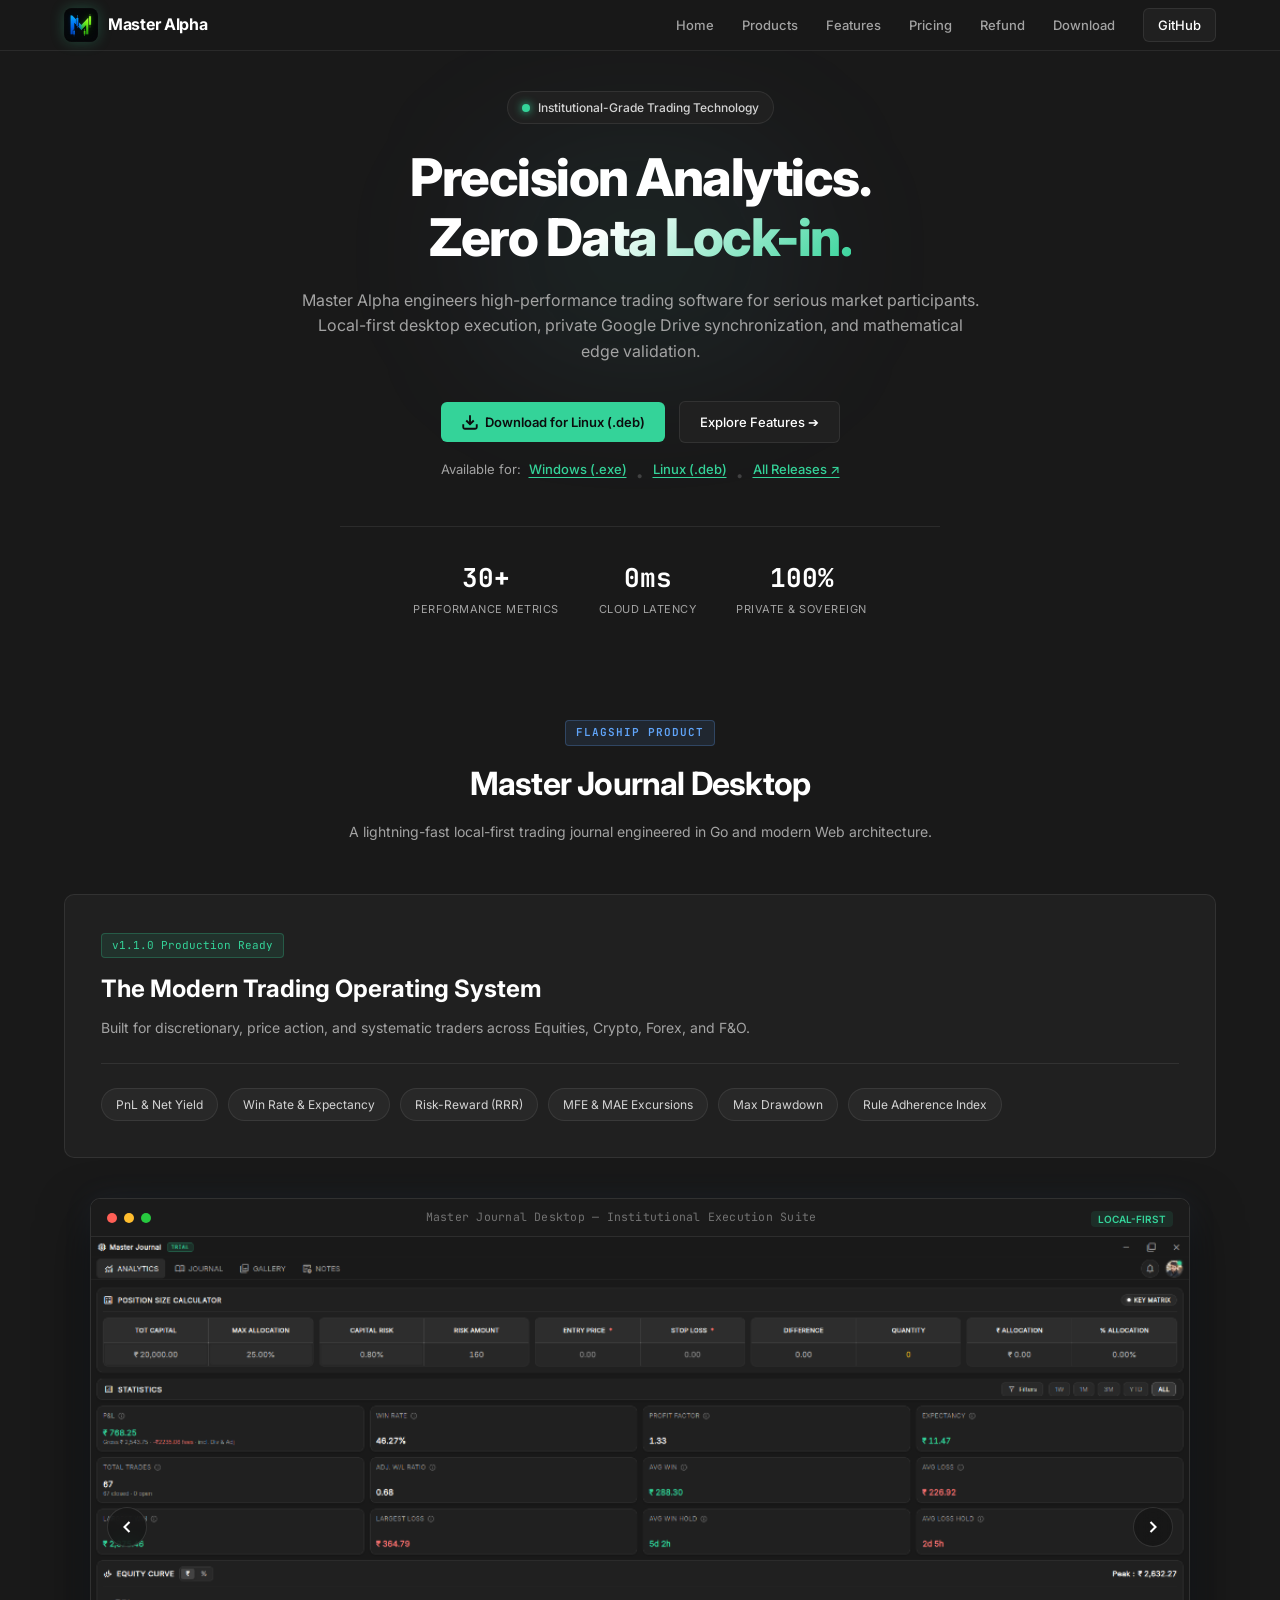
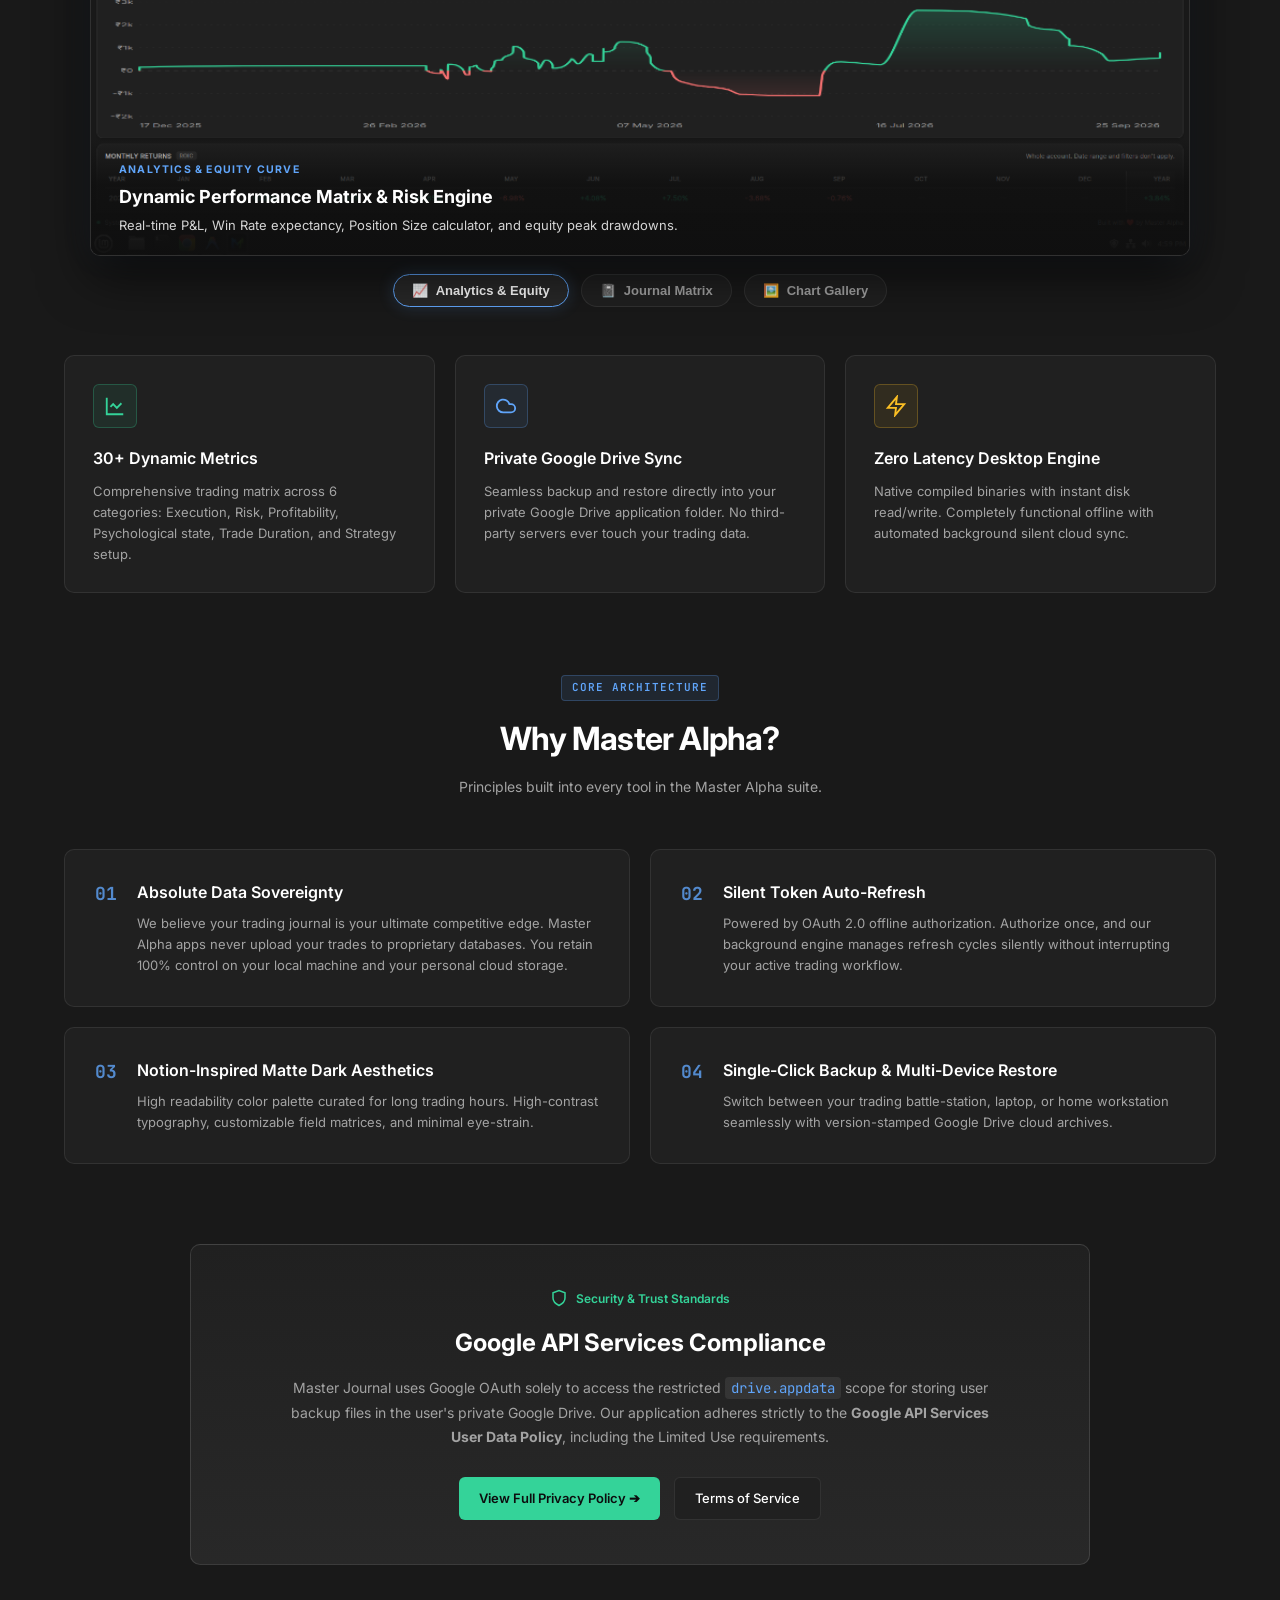
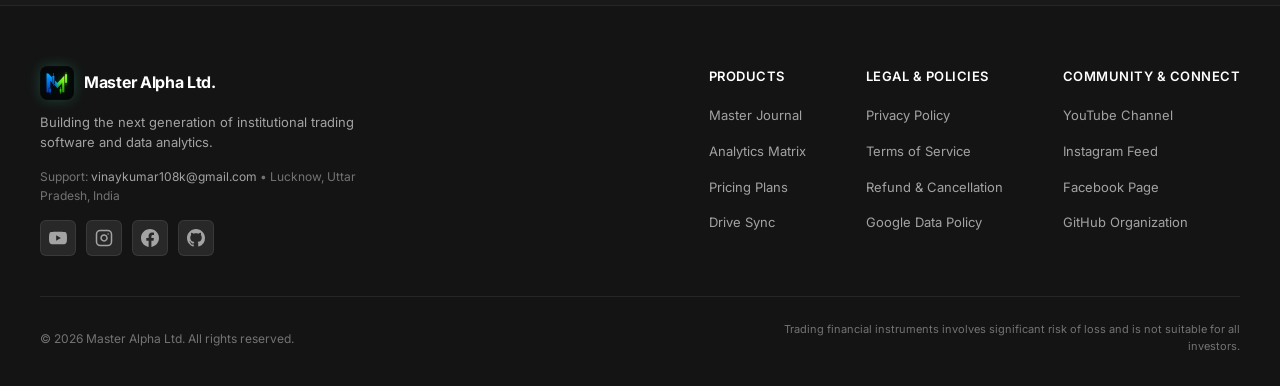
==== index.html @ 164f9035 "release: update flagship version to v1.1.0" ====
<!DOCTYPE html>
<html lang="en">
<head>
  <meta name="google-site-verification" content="0ect4dkYVk8DbjWCim-Xn0pT-84-S2aaktxNHM8Fjyo" />
  <meta charset="UTF-8">
  <meta name="viewport" content="width=device-width, initial-scale=1.0">
  <title>Master Alpha — Official Advanced Trading Ecosystem</title>
  <meta name="description" content="Master Alpha is a premier trading technology suite. Featuring Master Journal: institutional-grade desktop trading analytics with private Google Drive synchronization.">
  <link rel="icon" type="image/png" href="images/favicon.png">
  <link rel="stylesheet" href="style.css?v=6">
  <link rel="preconnect" href="https://fonts.googleapis.com">
  <link rel="preconnect" href="https://fonts.gstatic.com" crossorigin>
  <link href="https://fonts.googleapis.com/css2?family=Inter:wght@400;500;600;700;800&family=JetBrains+Mono:wght@400;500;600&display=swap" rel="stylesheet">
</head>
<body>
    <!-- Navigation Header -->
  <nav class="nav-bar">
    <div class="nav-container">
      <a href="index.html" class="brand-logo">
        <img src="images/logo.png" alt="Master Alpha Logo" class="brand-logo-img">
        <span class="brand-name">Master Alpha</span>
      </a>
      <div class="nav-links">
        <a href="index.html">Home</a>
        <a href="#products">Products</a>
        <a href="#features">Features</a>
        <a href="pages/pricing.html">Pricing</a>
        <a href="pages/refund.html">Refund</a>
        <a href="https://github.com/masteralpha-v/master-journal-releases/releases/latest" target="_blank" rel="noopener">Download</a>
        <a href="https://github.com/masteralpha-v" target="_blank" rel="noopener" class="btn-github">GitHub</a>
      </div>
      <button class="mobile-menu-btn" id="mobileMenuBtn" aria-label="Toggle Menu">
        <span></span><span></span><span></span>
      </button>
    </div>
  </nav>

  <!-- Hero Section -->
  <header class="hero-section">
    <div class="hero-glow"></div>
    <div class="hero-content">
      <div class="hero-badge">
        <span class="pulse-dot"></span>
        <span>Institutional-Grade Trading Technology</span>
      </div>
      <h1 class="hero-title">
        Precision Analytics.<br>
        <span class="gradient-text">Zero Data Lock-in.</span>
      </h1>
      <p class="hero-subtitle">
        Master Alpha engineers high-performance trading software for serious market participants. 
        Local-first desktop execution, private Google Drive synchronization, and mathematical edge validation.
      </p>
      <div class="hero-actions">
        <a href="https://github.com/masteralpha-v/master-journal-releases/releases/latest" id="hero-download-btn" class="btn-primary btn-download">
          <svg width="18" height="18" viewBox="0 0 24 24" fill="none" stroke="currentColor" stroke-width="2.5"><path d="M21 15v4a2 2 0 0 1-2 2H5a2 2 0 0 1-2-2v-4"/><polyline points="7 10 12 15 17 10"/><line x1="12" y1="15" x2="12" y2="3"/></svg>
          <span id="hero-download-label">Download Master Journal</span>
        </a>
        <a href="#products" class="btn-secondary">Explore Features ➔</a>
      </div>

      <div class="hero-platform-links">
        <span>Available for:</span>
        <a href="https://github.com/masteralpha-v/master-journal-releases/releases/latest/download/master-journal-windows-amd64.exe">Windows (.exe)</a>
        <span class="dot">•</span>
        <a href="https://github.com/masteralpha-v/master-journal-releases/releases/latest/download/master-journal-linux-amd64.deb">Linux (.deb)</a>
        <span class="dot">•</span>
        <a href="https://github.com/masteralpha-v/master-journal-releases/releases/latest" target="_blank" rel="noopener">All Releases ↗</a>
      </div>
      <div class="hero-stats">
        <div class="stat-item">
          <span class="stat-number">30+</span>
          <span class="stat-label">Performance Metrics</span>
        </div>
        <div class="stat-item">
          <span class="stat-number">0ms</span>
          <span class="stat-label">Cloud Latency</span>
        </div>
        <div class="stat-item">
          <span class="stat-number">100%</span>
          <span class="stat-label">Private & Sovereign</span>
        </div>
      </div>
    </div>
  </header>

  <!-- Flagship Product: Master Journal -->
  <section id="products" class="section-container">
    <div class="section-header">
      <span class="section-tag">FLAGSHIP PRODUCT</span>
      <h2>Master Journal Desktop</h2>
      <p>A lightning-fast local-first trading journal engineered in Go and modern Web architecture.</p>
    </div>
    
    <div class="product-banner">
      <div class="product-banner-header">
        <div class="badge-status">v1.1.0 Production Ready</div>
        <h3>The Modern Trading Operating System</h3>
        <p>Built for discretionary, price action, and systematic traders across Equities, Crypto, Forex, and F&O.</p>
      </div>
      <div class="product-matrix-preview">
        <div class="matrix-pill">PnL & Net Yield</div>
        <div class="matrix-pill">Win Rate & Expectancy</div>
        <div class="matrix-pill">Risk-Reward (RRR)</div>
        <div class="matrix-pill">MFE & MAE Excursions</div>
        <div class="matrix-pill">Max Drawdown</div>
        <div class="matrix-pill">Rule Adherence Index</div>
      </div>
    </div>

    <!-- Interactive App Showcase Slider -->
    <div class="app-slider-container">
      <div class="window-frame">
        <div class="window-header">
          <div class="window-dots">
            <span class="dot dot-close"></span>
            <span class="dot dot-minimize"></span>
            <span class="dot dot-maximize"></span>
          </div>
          <div class="window-title">Master Journal Desktop — Institutional Execution Suite</div>
          <div class="window-actions">
            <span class="window-badge">Local-First</span>
          </div>
        </div>

        <div class="slider-viewport" id="appSliderViewport">
          <!-- Slide 1: Analytics -->
          <div class="slider-slide active" data-index="0">
            <img src="images/preview-analytics.png" alt="Master Journal Performance Analytics & Equity Curve" class="slide-img">
            <div class="slide-overlay">
              <span class="slide-tag">ANALYTICS & EQUITY CURVE</span>
              <h4>Dynamic Performance Matrix & Risk Engine</h4>
              <p>Real-time P&L, Win Rate expectancy, Position Size calculator, and equity peak drawdowns.</p>
            </div>
          </div>

          <!-- Slide 2: Journal -->
          <div class="slider-slide" data-index="1">
            <img src="images/preview-journal.png" alt="Master Journal Multi-Column Trade Execution Grid" class="slide-img">
            <div class="slide-overlay">
              <span class="slide-tag">TRADE JOURNAL MATRIX</span>
              <h4>Comprehensive Multi-Market Trade Logs</h4>
              <p>Log trades with segment type, ROI %, capital risk %, psychological karma, and sector categorization.</p>
            </div>
          </div>

          <!-- Slide 3: Gallery -->
          <div class="slider-slide" data-index="2">
            <img src="images/preview-gallery.png" alt="Master Journal Technical Setup & Chart Gallery" class="slide-img">
            <div class="slide-overlay">
              <span class="slide-tag">TECHNICAL SETUP GALLERY</span>
              <h4>High-Resolution Chart Annotations & Review</h4>
              <p>Visual trade attachments, emotional mistake tracking, and setup screenshot archives.</p>
            </div>
          </div>
        </div>

        <!-- Slider Controls -->
        <button class="slider-btn slider-btn-prev" id="sliderPrevBtn" aria-label="Previous Slide">
          <svg width="20" height="20" viewBox="0 0 24 24" fill="none" stroke="currentColor" stroke-width="2.5"><polyline points="15 18 9 12 15 6"></polyline></svg>
        </button>
        <button class="slider-btn slider-btn-next" id="sliderNextBtn" aria-label="Next Slide">
          <svg width="20" height="20" viewBox="0 0 24 24" fill="none" stroke="currentColor" stroke-width="2.5"><polyline points="9 18 15 12 9 6"></polyline></svg>
        </button>
      </div>

      <!-- Slide Selector Tabs (Bottom Pills) -->
      <div class="slider-nav-tabs" id="sliderNavTabs">
        <button class="slider-tab active" data-slide="0">
          <span class="tab-icon">📈</span>
          <span>Analytics & Equity</span>
        </button>
        <button class="slider-tab" data-slide="1">
          <span class="tab-icon">📓</span>
          <span>Journal Matrix</span>
        </button>
        <button class="slider-tab" data-slide="2">
          <span class="tab-icon">🖼️</span>
          <span>Chart Gallery</span>
        </button>
      </div>
    </div>


    <div class="grid-3">
      <div class="card">
        <div class="card-icon profit">
          <svg width="22" height="22" viewBox="0 0 24 24" fill="none" stroke="currentColor" stroke-width="2"><path d="M3 3v18h18"/><path d="m19 9-5 5-4-4-3 3"/></svg>
        </div>
        <h3>30+ Dynamic Metrics</h3>
        <p>Comprehensive trading matrix across 6 categories: Execution, Risk, Profitability, Psychological state, Trade Duration, and Strategy setup.</p>
      </div>

      <div class="card">
        <div class="card-icon sync">
          <svg width="22" height="22" viewBox="0 0 24 24" fill="none" stroke="currentColor" stroke-width="2"><path d="M17.5 19H9a7 7 0 1 1 6.71-9h1.79a4.5 4.5 0 1 1 0 9Z"/></svg>
        </div>
        <h3>Private Google Drive Sync</h3>
        <p>Seamless backup and restore directly into your private Google Drive application folder. No third-party servers ever touch your trading data.</p>
      </div>

      <div class="card">
        <div class="card-icon accent">
          <svg width="22" height="22" viewBox="0 0 24 24" fill="none" stroke="currentColor" stroke-width="2"><path d="M13 2 3 14h9l-1 8 10-12h-9l1-8z"/></svg>
        </div>
        <h3>Zero Latency Desktop Engine</h3>
        <p>Native compiled binaries with instant disk read/write. Completely functional offline with automated background silent cloud sync.</p>
      </div>
    </div>
  </section>

  <!-- Master Alpha Ecosystem Features -->
  <section id="features" class="section-container">
    <div class="section-header">
      <span class="section-tag">CORE ARCHITECTURE</span>
      <h2>Why Master Alpha?</h2>
      <p>Principles built into every tool in the Master Alpha suite.</p>
    </div>

    <div class="grid-2">
      <div class="feature-box">
        <div class="feature-num">01</div>
        <div class="feature-body">
          <h3>Absolute Data Sovereignty</h3>
          <p>We believe your trading journal is your ultimate competitive edge. Master Alpha apps never upload your trades to proprietary databases. You retain 100% control on your local machine and your personal cloud storage.</p>
        </div>
      </div>

      <div class="feature-box">
        <div class="feature-num">02</div>
        <div class="feature-body">
          <h3>Silent Token Auto-Refresh</h3>
          <p>Powered by OAuth 2.0 offline authorization. Authorize once, and our background engine manages refresh cycles silently without interrupting your active trading workflow.</p>
        </div>
      </div>

      <div class="feature-box">
        <div class="feature-num">03</div>
        <div class="feature-body">
          <h3>Notion-Inspired Matte Dark Aesthetics</h3>
          <p>High readability color palette curated for long trading hours. High-contrast typography, customizable field matrices, and minimal eye-strain.</p>
        </div>
      </div>

      <div class="feature-box">
        <div class="feature-num">04</div>
        <div class="feature-body">
          <h3>Single-Click Backup & Multi-Device Restore</h3>
          <p>Switch between your trading battle-station, laptop, or home workstation seamlessly with version-stamped Google Drive cloud archives.</p>
        </div>
      </div>
    </div>
  </section>

  <!-- Google API Security & Verification Banner -->
  <section id="security" class="section-container">
    <div class="compliance-banner">
      <div class="compliance-badge">
        <svg width="18" height="18" viewBox="0 0 24 24" fill="none" stroke="currentColor" stroke-width="2"><path d="M12 22s8-4 8-10V5l-8-3-8 3v7c0 6 8 10 8 10z"/></svg>
        <span>Security & Trust Standards</span>
      </div>
      <h3>Google API Services Compliance</h3>
      <p>
        Master Journal uses Google OAuth solely to access the restricted <code>drive.appdata</code> scope for storing user backup files in the user's private Google Drive. 
        Our application adheres strictly to the <strong>Google API Services User Data Policy</strong>, including the Limited Use requirements.
      </p>
      <div class="compliance-actions">
        <a href="pages/privacy.html" class="btn-primary">View Full Privacy Policy ➔</a>
        <a href="pages/terms.html" class="btn-secondary">Terms of Service</a>
      </div>
    </div>
  </section>

    <!-- Footer -->
  <footer class="footer-bar">
    <div class="footer-container">
      <div class="footer-brand">
        <div class="brand-logo">
          <img src="images/logo.png" alt="Master Alpha Logo" class="brand-logo-img">
          <span class="brand-name">Master Alpha Ltd.</span>
        </div>
        <p class="footer-desc">
          Building the next generation of institutional trading software and data analytics.
        </p>
        <p class="footer-contact">
          Support: <a href="mailto:vinaykumar108k@gmail.com">vinaykumar108k@gmail.com</a> • Lucknow, Uttar Pradesh, India
        </p>
        <div class="footer-social-links">
          <a href="https://www.youtube.com/@masteralpha.v" target="_blank" rel="noopener" aria-label="YouTube" class="social-btn social-youtube">
            <svg width="18" height="18" viewBox="0 0 24 24" fill="currentColor"><path d="M23.498 6.186a3.016 3.016 0 0 0-2.122-2.136C19.505 3.545 12 3.545 12 3.545s-7.505 0-9.377.505A3.017 3.017 0 0 0 .502 6.186C0 8.07 0 12 0 12s0 3.93.502 5.814a3.016 3.016 0 0 0 2.122 2.136c1.871.505 9.376.505 9.376.505s7.505 0 9.377-.505a3.015 3.015 0 0 0 2.122-2.136C24 15.93 24 12 24 12s0-3.93-.502-5.814zM9.545 15.568V8.432L15.818 12l-6.273 3.568z"/></svg>
          </a>
          <a href="https://www.instagram.com/masteralpha.v/" target="_blank" rel="noopener" aria-label="Instagram" class="social-btn social-instagram">
            <svg width="18" height="18" viewBox="0 0 24 24" fill="none" stroke="currentColor" stroke-width="2" stroke-linecap="round" stroke-linejoin="round"><rect x="2" y="2" width="20" height="20" rx="5" ry="5"></rect><path d="M16 11.37A4 4 0 1 1 12.63 8 4 4 0 0 1 16 11.37z"></path><line x1="17.5" y1="6.5" x2="17.51" y2="6.5"></line></svg>
          </a>
          <a href="https://www.facebook.com/masteralpha.v" target="_blank" rel="noopener" aria-label="Facebook" class="social-btn social-facebook">
            <svg width="18" height="18" viewBox="0 0 24 24" fill="currentColor"><path d="M24 12.073c0-6.627-5.373-12-12-12s-12 5.373-12 12c0 5.99 4.388 10.954 10.125 11.854v-8.385H7.078v-3.47h3.047V9.43c0-3.007 1.792-4.669 4.533-4.669 1.312 0 2.686.235 2.686.235v2.953H15.83c-1.491 0-1.956.925-1.956 1.874v2.25h3.328l-.532 3.47h-2.796v8.385C19.612 23.027 24 18.062 24 12.073z"/></svg>
          </a>
          <a href="https://github.com/masteralpha-v" target="_blank" rel="noopener" aria-label="GitHub" class="social-btn social-github">
            <svg width="18" height="18" viewBox="0 0 24 24" fill="currentColor"><path d="M12 0C5.37 0 0 5.37 0 12c0 5.31 3.435 9.795 8.205 11.385.6.105.825-.255.825-.57 0-.285-.015-1.23-.015-2.235-3.015.555-3.795-.735-4.035-1.41-.135-.345-.72-1.41-1.23-1.695-.42-.225-1.02-.78-.015-.795.945-.015 1.62.87 1.845 1.23 1.08 1.815 2.805 1.305 3.495.99.105-.78.42-1.305.765-1.605-2.67-.3-5.46-1.335-5.46-5.925 0-1.305.465-2.385 1.23-3.225-.12-.3-.54-1.53.12-3.18 0 0 1.005-.315 3.3 1.23.96-.27 1.98-.405 3-.405s2.04.135 3 .405c2.295-1.56 3.3-1.23 3.3-1.23.66 1.65.24 2.88.12 3.18.765.84 1.23 1.905 1.23 3.225 0 4.605-2.805 5.625-5.475 5.925.435.375.81 1.095.81 2.22 0 1.605-.015 2.895-.015 3.3 0 .315.225.69.825.57A12.02 12.02 0 0 0 24 12c0-6.63-5.37-12-12-12z"/></svg>
          </a>
        </div>
      </div>
      <div class="footer-columns">
        <div class="footer-col">
          <h4>Products</h4>
          <ul>
            <li><a href="#products">Master Journal</a></li>
            <li><a href="#features">Analytics Matrix</a></li>
            <li><a href="pages/pricing.html">Pricing Plans</a></li>
            <li><a href="#security">Drive Sync</a></li>
          </ul>
        </div>
        <div class="footer-col">
          <h4>Legal & Policies</h4>
          <ul>
            <li><a href="pages/privacy.html">Privacy Policy</a></li>
            <li><a href="pages/terms.html">Terms of Service</a></li>
            <li><a href="pages/refund.html">Refund & Cancellation</a></li>
            <li><a href="pages/privacy.html#google-data">Google Data Policy</a></li>
          </ul>
        </div>
        <div class="footer-col">
          <h4>Community & Connect</h4>
          <ul>
            <li><a href="https://www.youtube.com/@masteralpha.v" target="_blank" rel="noopener">YouTube Channel</a></li>
            <li><a href="https://www.instagram.com/masteralpha.v/" target="_blank" rel="noopener">Instagram Feed</a></li>
            <li><a href="https://www.facebook.com/masteralpha.v" target="_blank" rel="noopener">Facebook Page</a></li>
            <li><a href="https://github.com/masteralpha-v" target="_blank" rel="noopener">GitHub Organization</a></li>
          </ul>
        </div>
      </div>
    </div>
    <div class="footer-bottom">
      <p>© 2026 Master Alpha Ltd. All rights reserved.</p>
      <p class="disclaimer">Trading financial instruments involves significant risk of loss and is not suitable for all investors.</p>
    </div>
  </footer>

  <script src="main.js?v=2"></script>
</body>
</html>
---- style.css ----
/* =============================================================
   Master Alpha — Design Tokens & Stylesheet
   Matching Master Journal Notion Dark Theme Architecture
   ============================================================= */

:root {
  color-scheme: dark;

  /* Surfaces & Backgrounds */
  --bg-base: #191919;
  --bg-surface: #202020;
  --bg-surface-elevated: #282828;
  --bg-hover: rgba(255, 255, 255, 0.055);
  --bg-active: rgba(255, 255, 255, 0.08);

  /* Borders & Hairlines */
  --border-subtle: rgba(255, 255, 255, 0.08);
  --border-light: rgba(255, 255, 255, 0.12);
  --border-hover: rgba(255, 255, 255, 0.18);

  /* Typography Colors */
  --text-primary: #ffffff;
  --text-secondary: #d4d4d4;
  --text-muted: #a3a3a3;
  --text-dim: #737373;

  /* FinTech Accents & Semantic States */
  --color-profit: #34d399;
  --color-profit-glow: rgba(52, 211, 153, 0.2);
  --color-accent: #60a5fa;
  --color-accent-glow: rgba(96, 165, 250, 0.2);
  --color-warning: #fbbf24;

  /* Typography Scale */
  --font-sans: 'Inter', -apple-system, BlinkMacSystemFont, "Segoe UI", Roboto, sans-serif;
  --font-mono: 'JetBrains Mono', ui-monospace, Menlo, Monaco, Consolas, monospace;

  /* Geometries */
  --radius-card: 10px;
  --radius-inner: 6px;
  --radius-btn: 6px;
  --radius-badge: 4px;
  --radius-pill: 9999px;

  /* Shadows */
  --shadow-card: 0 1px 3px rgba(0, 0, 0, 0.25);
  --shadow-hover: 0 4px 14px rgba(0, 0, 0, 0.4);
}

/* Reset */
*, *::before, *::after {
  margin: 0;
  padding: 0;
  box-sizing: border-box;
}

html {
  scroll-behavior: smooth;
}

body {
  background-color: var(--bg-base);
  color: var(--text-primary);
  font-family: var(--font-sans);
  line-height: 1.6;
  -webkit-font-smoothing: antialiased;
  overflow-x: hidden;
}

a {
  color: inherit;
  text-decoration: none;
  transition: color 0.15s ease;
}

/* Navigation Bar */
.nav-bar {
  position: sticky;
  top: 0;
  z-index: 100;
  background: rgba(25, 25, 25, 0.85);
  backdrop-filter: blur(12px);
  -webkit-backdrop-filter: blur(12px);
  border-bottom: 1px solid var(--border-subtle);
}

.nav-container {
  max-width: 1200px;
  margin: 0 auto;
  padding: 0 24px;
  height: 50px;
  display: flex;
  align-items: center;
  justify-content: space-between;
}

.brand-logo {
  display: flex;
  align-items: center;
  gap: 10px;
  font-weight: 700;
  font-size: 16px;
  letter-spacing: -0.3px;
}

.logo-badge {
  background: var(--bg-surface-elevated);
  border: 1px solid var(--border-light);
  color: var(--color-profit);
  font-family: var(--font-mono);
  font-size: 12px;
  font-weight: 600;
  padding: 4px 8px;
  border-radius: var(--radius-badge);
}

.brand-name {
  color: var(--text-primary);
}

.nav-links {
  display: flex;
  align-items: center;
  gap: 28px;
}

.nav-links a {
  font-size: 13px;
  color: var(--text-muted);
  font-weight: 500;
}

.nav-links a:hover {
  color: var(--text-primary);
}

.btn-github {
  background: var(--bg-surface);
  border: 1px solid var(--border-subtle);
  padding: 6px 14px;
  border-radius: var(--radius-btn);
  color: var(--text-primary) !important;
  font-size: 12px;
  font-weight: 600;
  transition: all 0.15s ease;
}

.btn-github:hover {
  background: var(--bg-surface-elevated);
  border-color: var(--border-hover);
}

.mobile-menu-btn {
  display: none;
  background: transparent;
  border: none;
  cursor: pointer;
  padding: 8px;
}

.mobile-menu-btn span {
  display: block;
  width: 20px;
  height: 2px;
  background: var(--text-muted);
  margin: 4px 0;
  transition: 0.2s;
}

/* Hero Section */
.hero-section {
  position: relative;
  max-width: 1200px;
  margin: 0 auto;
  padding: 40px 24px 60px;
  text-align: center;
}

.hero-glow {
  position: absolute;
  top: 10%;
  left: 50%;
  transform: translateX(-50%);
  width: 500px;
  height: 280px;
  background: radial-gradient(circle, rgba(52, 211, 153, 0.08) 0%, rgba(96, 165, 250, 0.04) 50%, transparent 80%);
  filter: blur(60px);
  z-index: -1;
  pointer-events: none;
}

.hero-badge {
  display: inline-flex;
  align-items: center;
  gap: 8px;
  background: var(--bg-surface);
  border: 1px solid var(--border-subtle);
  padding: 6px 14px;
  border-radius: var(--radius-pill);
  font-size: 12px;
  font-weight: 500;
  color: var(--text-secondary);
  margin-bottom: 24px;
}

.pulse-dot {
  width: 8px;
  height: 8px;
  border-radius: 50%;
  background: var(--color-profit);
  box-shadow: 0 0 8px var(--color-profit);
  animation: pulse 2s infinite;
}

@keyframes pulse {
  0%, 100% { opacity: 1; transform: scale(1); }
  50% { opacity: 0.5; transform: scale(0.85); }
}

.hero-title {
  font-size: 52px;
  font-weight: 800;
  letter-spacing: -1.5px;
  line-height: 1.15;
  margin-bottom: 20px;
}

.gradient-text {
  background: linear-gradient(135deg, #ffffff 40%, var(--color-profit) 100%);
  -webkit-background-clip: text;
  -webkit-text-fill-color: transparent;
}

.hero-subtitle {
  max-width: 680px;
  margin: 0 auto 36px;
  font-size: 16px;
  color: var(--text-muted);
  line-height: 1.6;
}

.hero-actions {
  display: flex;
  align-items: center;
  justify-content: center;
  gap: 14px;
  margin-bottom: 16px;
}

.hero-platform-links {
  display: flex;
  align-items: center;
  justify-content: center;
  flex-wrap: wrap;
  gap: 8px;
  font-size: 13px;
  color: var(--text-dim);
  margin-bottom: 46px;
}

.hero-platform-links span {
  color: var(--text-muted);
}

.hero-platform-links a {
  color: var(--color-profit);
  text-decoration: underline;
  text-underline-offset: 3px;
  font-weight: 500;
  transition: opacity 0.15s ease;
}

.hero-platform-links a:hover {
  opacity: 0.8;
}

.hero-platform-links .dot {
  color: var(--border-hover);
}

.btn-primary {
  background: var(--color-profit);
  color: #0c0d0e;
  font-weight: 600;
  font-size: 13px;
  padding: 10px 20px;
  border-radius: var(--radius-btn);
  transition: all 0.15s ease;
  display: inline-flex;
  align-items: center;
  gap: 6px;
}

.btn-primary:hover {
  background: #2ebd84;
  box-shadow: 0 0 16px rgba(52, 211, 153, 0.3);
  transform: translateY(-1px);
}

.btn-secondary {
  background: var(--bg-surface);
  color: var(--text-primary);
  border: 1px solid var(--border-subtle);
  font-weight: 500;
  font-size: 13px;
  padding: 10px 20px;
  border-radius: var(--radius-btn);
  transition: all 0.15s ease;
}

.btn-secondary:hover {
  background: var(--bg-surface-elevated);
  border-color: var(--border-hover);
  transform: translateY(-1px);
}

.hero-stats {
  display: flex;
  justify-content: center;
  align-items: center;
  gap: 40px;
  padding-top: 30px;
  border-top: 1px solid var(--border-subtle);
  max-width: 600px;
  margin: 0 auto;
}

.stat-item {
  display: flex;
  flex-direction: column;
  align-items: center;
}

.stat-number {
  font-size: 26px;
  font-weight: 700;
  font-family: var(--font-mono);
  color: var(--text-primary);
}

.stat-label {
  font-size: 11px;
  color: var(--text-muted);
  text-transform: uppercase;
  letter-spacing: 0.5px;
  margin-top: 2px;
}

/* Sections */
.section-container {
  max-width: 1200px;
  margin: 0 auto;
  padding: 40px 24px;
}

.section-header {
  text-align: center;
  max-width: 600px;
  margin: 0 auto 50px;
}

.section-tag {
  display: inline-block;
  font-size: 11px;
  font-weight: 600;
  font-family: var(--font-mono);
  letter-spacing: 1px;
  color: var(--color-accent);
  background: rgba(96, 165, 250, 0.1);
  border: 1px solid rgba(96, 165, 250, 0.25);
  padding: 3px 10px;
  border-radius: var(--radius-badge);
  margin-bottom: 12px;
}

.section-header h2 {
  font-size: 32px;
  font-weight: 700;
  letter-spacing: -0.8px;
  margin-bottom: 12px;
}

.section-header p {
  color: var(--text-muted);
  font-size: 14px;
}

/* Product Banner */
.product-banner {
  background: var(--bg-surface);
  border: 1px solid var(--border-subtle);
  border-radius: var(--radius-card);
  padding: 36px;
  margin-bottom: 30px;
  position: relative;
  overflow: hidden;
}

.badge-status {
  display: inline-block;
  font-size: 11px;
  font-family: var(--font-mono);
  color: var(--color-profit);
  background: rgba(52, 211, 153, 0.1);
  border: 1px solid rgba(52, 211, 153, 0.25);
  padding: 3px 10px;
  border-radius: var(--radius-badge);
  margin-bottom: 12px;
}

.product-banner-header h3 {
  font-size: 24px;
  font-weight: 700;
  margin-bottom: 8px;
}

.product-banner-header p {
  color: var(--text-muted);
  font-size: 14px;
  max-width: 700px;
}

.product-matrix-preview {
  display: flex;
  flex-wrap: wrap;
  gap: 10px;
  margin-top: 24px;
  padding-top: 24px;
  border-top: 1px solid var(--border-subtle);
}

.matrix-pill {
  background: var(--bg-surface-elevated);
  border: 1px solid var(--border-subtle);
  font-size: 12px;
  color: var(--text-secondary);
  padding: 6px 14px;
  border-radius: var(--radius-pill);
}

/* Grids & Cards */
.grid-3 {
  display: grid;
  grid-template-columns: repeat(3, 1fr);
  gap: 20px;
}

.grid-2 {
  display: grid;
  grid-template-columns: repeat(2, 1fr);
  gap: 20px;
}

.card {
  background: var(--bg-surface);
  border: 1px solid var(--border-subtle);
  border-radius: var(--radius-card);
  padding: 28px;
  transition: all 0.2s ease;
}

.card:hover {
  background: var(--bg-surface-elevated);
  border-color: var(--border-hover);
  transform: translateY(-2px);
  box-shadow: var(--shadow-hover);
}

.card-icon {
  width: 44px;
  height: 44px;
  border-radius: var(--radius-inner);
  display: flex;
  align-items: center;
  justify-content: center;
  margin-bottom: 18px;
  background: var(--bg-surface-elevated);
  border: 1px solid var(--border-subtle);
}

.card-icon.profit {
  color: var(--color-profit);
  border-color: rgba(52, 211, 153, 0.25);
  background: rgba(52, 211, 153, 0.08);
}

.card-icon.sync {
  color: var(--color-accent);
  border-color: rgba(96, 165, 250, 0.25);
  background: rgba(96, 165, 250, 0.08);
}

.card-icon.accent {
  color: #fbbf24;
  border-color: rgba(251, 191, 36, 0.25);
  background: rgba(251, 191, 36, 0.08);
}

.card h3 {
  font-size: 16px;
  font-weight: 600;
  margin-bottom: 10px;
}

.card p {
  font-size: 13px;
  color: var(--text-muted);
  line-height: 1.6;
}

/* Feature Boxes */
.feature-box {
  background: var(--bg-surface);
  border: 1px solid var(--border-subtle);
  border-radius: var(--radius-card);
  padding: 30px;
  display: flex;
  gap: 20px;
  transition: all 0.2s ease;
}

.feature-box:hover {
  border-color: var(--border-hover);
  background: var(--bg-surface-elevated);
}

.feature-num {
  font-family: var(--font-mono);
  font-size: 18px;
  font-weight: 700;
  color: var(--color-accent);
  opacity: 0.8;
}

.feature-body h3 {
  font-size: 16px;
  font-weight: 600;
  margin-bottom: 8px;
}

.feature-body p {
  font-size: 13px;
  color: var(--text-muted);
  line-height: 1.6;
}

/* Compliance Banner */
.compliance-banner {
  background: linear-gradient(180deg, var(--bg-surface) 0%, var(--bg-surface-elevated) 100%);
  border: 1px solid var(--border-light);
  border-radius: var(--radius-card);
  padding: 44px;
  text-align: center;
  max-width: 900px;
  margin: 0 auto;
}

.compliance-badge {
  display: inline-flex;
  align-items: center;
  gap: 8px;
  color: var(--color-profit);
  font-size: 12px;
  font-weight: 600;
  margin-bottom: 16px;
}

.compliance-banner h3 {
  font-size: 24px;
  font-weight: 700;
  margin-bottom: 14px;
}

.compliance-banner p {
  color: var(--text-muted);
  font-size: 14px;
  max-width: 720px;
  margin: 0 auto 28px;
  line-height: 1.7;
}

.compliance-banner code {
  font-family: var(--font-mono);
  background: rgba(255, 255, 255, 0.08);
  padding: 2px 6px;
  border-radius: 4px;
  color: var(--color-accent);
}

.compliance-actions {
  display: flex;
  justify-content: center;
  gap: 14px;
}

/* Legal Pages (privacy.html, terms.html) */
.legal-container {
  max-width: 820px;
  margin: 0 auto;
  padding: 60px 24px 100px;
}

.legal-header {
  margin-bottom: 40px;
  padding-bottom: 24px;
  border-bottom: 1px solid var(--border-subtle);
}

.legal-header h1 {
  font-size: 38px;
  font-weight: 800;
  letter-spacing: -1px;
  margin-top: 10px;
  margin-bottom: 8px;
}

.legal-date {
  font-size: 13px;
  color: var(--text-muted);
}

.legal-section {
  margin-bottom: 36px;
}

.legal-section h2 {
  font-size: 20px;
  font-weight: 700;
  letter-spacing: -0.4px;
  margin-bottom: 14px;
  color: var(--text-primary);
}

.legal-section p {
  font-size: 14px;
  color: var(--text-secondary);
  line-height: 1.7;
  margin-bottom: 12px;
}

.legal-list {
  padding-left: 20px;
  margin: 14px 0;
}

.legal-list li {
  font-size: 14px;
  color: var(--text-secondary);
  line-height: 1.7;
  margin-bottom: 10px;
}

.legal-list strong {
  color: var(--text-primary);
}

.highlight-box {
  background: rgba(52, 211, 153, 0.05);
  border: 1px solid rgba(52, 211, 153, 0.25);
  border-radius: var(--radius-card);
  padding: 24px 28px;
}

.highlight-box h2 {
  color: var(--color-profit);
}

.highlight-text {
  font-size: 15px !important;
  color: var(--text-primary) !important;
}

.highlight-box a {
  color: var(--color-profit);
  text-decoration: underline;
}

.contact-card {
  background: var(--bg-surface);
  border: 1px solid var(--border-subtle);
  border-radius: var(--radius-card);
  padding: 20px;
  font-size: 14px;
  line-height: 1.8;
  margin-top: 14px;
}

.contact-card a {
  color: var(--color-accent);
}

/* Footer */
.footer-bar {
  background: #141414;
  border-top: 1px solid var(--border-subtle);
  padding: 60px 24px 30px;
}

.footer-container {
  max-width: 1200px;
  margin: 0 auto;
  display: flex;
  justify-content: space-between;
  gap: 40px;
  margin-bottom: 40px;
}

.footer-brand {
  max-width: 360px;
}

.footer-desc {
  font-size: 13px;
  color: var(--text-muted);
  margin-top: 12px;
  line-height: 1.6;
}

.footer-contact {
  font-size: 12px;
  color: var(--text-dim);
  margin-top: 14px;
}

.footer-contact a {
  color: var(--text-muted);
}

.footer-columns {
  display: flex;
  gap: 60px;
}

.footer-col h4 {
  font-size: 13px;
  font-weight: 600;
  text-transform: uppercase;
  letter-spacing: 0.5px;
  color: var(--text-primary);
  margin-bottom: 16px;
}

.footer-col ul {
  list-style: none;
}

.footer-col li {
  margin-bottom: 10px;
}

.footer-col a {
  font-size: 13px;
  color: var(--text-muted);
}

.footer-col a:hover {
  color: var(--text-primary);
}

.footer-bottom {
  max-width: 1200px;
  margin: 0 auto;
  padding-top: 24px;
  border-top: 1px solid var(--border-subtle);
  display: flex;
  justify-content: space-between;
  align-items: center;
  font-size: 12px;
  color: var(--text-dim);
}

.disclaimer {
  max-width: 500px;
  text-align: right;
  font-size: 11px;
}

/* Responsive */
@media (max-width: 900px) {
  .hero-title { font-size: 38px; }
  .grid-3 { grid-template-columns: 1fr; }
  .grid-2 { grid-template-columns: 1fr; }
  .footer-container { flex-direction: column; }
  .footer-columns { flex-wrap: wrap; gap: 30px; }
  .footer-bottom { flex-direction: column; gap: 10px; text-align: center; }
  .disclaimer { text-align: center; }
}

@media (max-width: 680px) {
  .nav-links { display: none; }
  .mobile-menu-btn { display: block; }
  .hero-actions { flex-direction: column; }
  .hero-stats { flex-direction: column; gap: 20px; }
  .nav-links.active {
    display: flex;
    flex-direction: column;
    position: absolute;
    top: 50px;
    left: 0;
    right: 0;
    background: var(--bg-surface);
    border-bottom: 1px solid var(--border-subtle);
    padding: 24px;
    gap: 16px;
  }
}

/* Brand Logo Image */
.brand-logo-img {
  width: 34px;
  height: 34px;
  border-radius: 8px;
  object-fit: cover;
  box-shadow: 0 0 14px rgba(52, 211, 153, 0.25);
  transition: transform 0.2s ease, box-shadow 0.2s ease;
  display: block;
}

.brand-logo:hover .brand-logo-img {
  transform: scale(1.06);
  box-shadow: 0 0 20px rgba(52, 211, 153, 0.45);
}

/* =============================================================
   Pricing Grid & Cards
   ============================================================= */

.pricing-grid {
  display: grid;
  grid-template-columns: repeat(auto-fit, minmax(260px, 1fr));
  gap: 20px;
  margin-top: 40px;
}

.pricing-card {
  background: var(--bg-surface);
  border: 1px solid var(--border-subtle);
  border-radius: var(--radius-card);
  padding: 32px 24px;
  display: flex;
  flex-direction: column;
  position: relative;
  transition: transform 0.25s ease, border-color 0.25s ease, box-shadow 0.25s ease;
}

.pricing-card:hover {
  transform: translateY(-4px);
  border-color: var(--border-hover);
  box-shadow: var(--shadow-hover);
}

.pricing-card.featured {
  background: linear-gradient(180deg, rgba(96, 165, 250, 0.08) 0%, var(--bg-surface) 100%);
  border: 1px solid var(--color-accent);
  box-shadow: 0 0 25px rgba(96, 165, 250, 0.15);
}

.pricing-badge-hot {
  position: absolute;
  top: -12px;
  right: 20px;
  background: var(--color-profit);
  color: #0b0f19;
  font-size: 11px;
  font-weight: 700;
  padding: 4px 10px;
  border-radius: var(--radius-pill);
  letter-spacing: 0.5px;
}

.pricing-tag {
  display: inline-block;
  align-self: flex-start;
  font-size: 11px;
  font-weight: 600;
  text-transform: uppercase;
  letter-spacing: 1px;
  color: var(--color-accent);
  background: rgba(96, 165, 250, 0.1);
  padding: 3px 8px;
  border-radius: 4px;
  margin-bottom: 12px;
}

.plan-name {
  font-size: 22px;
  font-weight: 700;
  color: var(--text-primary);
  margin-bottom: 4px;
}

.plan-desc {
  font-size: 13px;
  color: var(--text-muted);
  margin-bottom: 16px;
  min-height: 36px;
}

.pricing-price {
  display: flex;
  align-items: baseline;
  gap: 4px;
  margin-bottom: 6px;
}

.price-currency {
  font-size: 22px;
  font-weight: 700;
  color: var(--text-primary);
}

.price-amount {
  font-size: 38px;
  font-weight: 800;
  color: var(--text-primary);
  font-family: var(--font-mono);
  letter-spacing: -1px;
}

.price-duration {
  font-size: 13px;
  color: var(--text-dim);
}

.price-discount {
  display: flex;
  align-items: center;
  gap: 8px;
  margin-bottom: 8px;
}

.price-strike {
  text-decoration: line-through;
  color: var(--text-dim);
  font-size: 14px;
}

.save-badge {
  background: rgba(52, 211, 153, 0.15);
  color: var(--color-profit);
  font-size: 11px;
  font-weight: 600;
  padding: 2px 6px;
  border-radius: 4px;
}

.save-badge.highlight {
  background: rgba(52, 211, 153, 0.25);
  color: var(--color-profit);
  font-weight: 700;
}

.effective-cost {
  font-size: 12.5px;
  color: var(--text-muted);
  margin-bottom: 20px;
}

.effective-cost.highlight {
  color: var(--color-accent);
  font-weight: 600;
}

.pricing-features {
  list-style: none;
  padding: 0;
  margin: 0 0 28px;
  display: flex;
  flex-direction: column;
  gap: 10px;
  font-size: 13px;
  color: var(--text-secondary);
  border-top: 1px solid var(--border-subtle);
  padding-top: 18px;
  flex-grow: 1;
}

.pricing-features li {
  display: flex;
  align-items: center;
  gap: 8px;
}

.btn-pricing {
  width: 100%;
  text-align: center;
  justify-content: center;
  padding: 11px 16px;
  font-weight: 600;
  font-size: 14px;
}

.pricing-notice {
  margin-top: 36px;
  text-align: center;
  font-size: 13px;
  color: var(--text-muted);
  padding: 14px 20px;
  background: var(--bg-surface);
  border-radius: var(--radius-inner);
  border: 1px dashed var(--border-subtle);
}

/* =============================================================
   Dedicated Pricing Page Enhancements
   ============================================================= */

.pricing-page-container {
  max-width: 1240px;
  margin: 0 auto;
  padding: 40px 24px 80px;
  min-height: 80vh;
}

.pricing-hero {
  text-align: center;
  max-width: 760px;
  margin: 0 auto 48px;
}

.pricing-hero-title {
  font-size: 40px;
  font-weight: 800;
  color: var(--text-primary);
  letter-spacing: -0.02em;
  margin: 16px 0 12px;
}

.pricing-hero-sub {
  font-size: 16px;
  color: var(--text-muted);
  line-height: 1.6;
  margin: 0;
}

.check-icon {
  color: var(--color-profit);
  font-weight: 700;
  font-size: 14px;
}

.pricing-security-box {
  margin-top: 48px;
  background: var(--bg-surface);
  border: 1px solid var(--border-subtle);
  border-radius: var(--radius-card);
  padding: 24px;
  display: flex;
  align-items: center;
  gap: 20px;
}

.security-badge-icon {
  width: 46px;
  height: 46px;
  border-radius: var(--radius-inner);
  background: rgba(52, 211, 153, 0.12);
  color: var(--color-profit);
  display: flex;
  align-items: center;
  justify-content: center;
  flex-shrink: 0;
}

.security-text h4 {
  font-size: 15px;
  font-weight: 600;
  color: var(--text-primary);
  margin-bottom: 4px;
}

.security-text p {
  font-size: 13px;
  color: var(--text-muted);
  line-height: 1.5;
  margin: 0;
}

.security-text a {
  color: var(--color-accent);
  text-decoration: underline;
}

.pricing-faq-section {
  margin-top: 64px;
}

.faq-title {
  font-size: 26px;
  font-weight: 700;
  color: var(--text-primary);
  text-align: center;
  margin-bottom: 32px;
}

.faq-grid {
  display: grid;
  grid-template-columns: repeat(auto-fit, minmax(280px, 1fr));
  gap: 20px;
}

.faq-item {
  background: var(--bg-surface);
  border: 1px solid var(--border-subtle);
  border-radius: var(--radius-card);
  padding: 22px;
  transition: border-color 0.2s ease;
}

.faq-item:hover {
  border-color: var(--border-hover);
}

.faq-item h4 {
  font-size: 15px;
  font-weight: 600;
  color: var(--text-primary);
  margin-bottom: 8px;
}

.faq-item p {
  font-size: 13px;
  color: var(--text-secondary);
  line-height: 1.55;
  margin: 0;
}

.nav-active {
  color: var(--color-accent) !important;
  font-weight: 600;
}

/* =============================================================
   Footer Social Media Links
   ============================================================= */

.footer-social-links {
  display: flex;
  align-items: center;
  gap: 10px;
  margin-top: 14px;
}

.social-btn {
  width: 36px;
  height: 36px;
  border-radius: var(--radius-inner);
  background: var(--bg-surface-elevated);
  border: 1px solid var(--border-subtle);
  display: inline-flex;
  align-items: center;
  justify-content: center;
  color: var(--text-muted);
  transition: transform 0.2s ease, color 0.2s ease, background 0.2s ease, border-color 0.2s ease;
}

.social-btn:hover {
  transform: translateY(-2px);
  border-color: var(--border-hover);
}

.social-youtube:hover {
  color: #ff0033;
  background: rgba(255, 0, 51, 0.12);
  border-color: rgba(255, 0, 51, 0.35);
}

.social-instagram:hover {
  color: #e1306c;
  background: rgba(225, 48, 108, 0.12);
  border-color: rgba(225, 48, 108, 0.35);
}

.social-facebook:hover {
  color: #1877f2;
  background: rgba(24, 119, 242, 0.12);
  border-color: rgba(24, 119, 242, 0.35);
}

.social-github:hover {
  color: #ffffff;
  background: rgba(255, 255, 255, 0.12);
  border-color: rgba(255, 255, 255, 0.35);
}

/* =============================================================
   App Showcase Slider
   ============================================================= */

.app-slider-container {
  margin: 40px auto 48px;
  max-width: 1100px;
  position: relative;
}

.window-frame {
  background: #141414;
  border: 1px solid var(--border-light);
  border-radius: var(--radius-card);
  overflow: hidden;
  box-shadow: 0 20px 50px rgba(0, 0, 0, 0.6), 0 0 30px rgba(96, 165, 250, 0.08);
  position: relative;
  transition: border-color 0.3s ease, box-shadow 0.3s ease;
}

.window-frame:hover {
  border-color: var(--border-hover);
  box-shadow: 0 25px 60px rgba(0, 0, 0, 0.75), 0 0 40px rgba(96, 165, 250, 0.15);
}

.window-header {
  height: 38px;
  background: #1b1b1b;
  border-bottom: 1px solid var(--border-subtle);
  display: flex;
  align-items: center;
  justify-content: space-between;
  padding: 0 16px;
}

.window-dots {
  display: flex;
  gap: 7px;
}

.dot {
  width: 10px;
  height: 10px;
  border-radius: 50%;
  display: inline-block;
}

.dot-close { background: #ff5f56; }
.dot-minimize { background: #ffbd2e; }
.dot-maximize { background: #27c93f; }

.window-title {
  font-size: 11.5px;
  color: var(--text-dim);
  font-family: var(--font-mono);
  letter-spacing: 0.02em;
}

.window-badge {
  font-size: 10px;
  font-weight: 600;
  text-transform: uppercase;
  color: var(--color-profit);
  background: rgba(52, 211, 153, 0.1);
  padding: 2px 7px;
  border-radius: 4px;
}

.slider-viewport {
  position: relative;
  width: 100%;
  aspect-ratio: 16 / 9;
  background: #0f0f0f;
  overflow: hidden;
}

.slider-slide {
  position: absolute;
  inset: 0;
  opacity: 0;
  visibility: hidden;
  transition: opacity 0.5s ease, visibility 0.5s ease;
}

.slider-slide.active {
  opacity: 1;
  visibility: visible;
}

.slide-img {
  width: 100%;
  height: 100%;
  object-fit: cover;
  display: block;
}

.slide-overlay {
  position: absolute;
  bottom: 0;
  left: 0;
  right: 0;
  padding: 24px 28px 20px;
  background: linear-gradient(180deg, transparent 0%, rgba(15, 15, 15, 0.85) 40%, rgba(15, 15, 15, 0.98) 100%);
  display: flex;
  flex-direction: column;
  gap: 4px;
}

.slide-tag {
  font-size: 10.5px;
  font-weight: 700;
  letter-spacing: 1.2px;
  text-transform: uppercase;
  color: var(--color-accent);
}

.slide-overlay h4 {
  font-size: 18px;
  font-weight: 700;
  color: var(--text-primary);
  margin: 0;
}

.slide-overlay p {
  font-size: 13px;
  color: var(--text-secondary);
  margin: 0;
  line-height: 1.45;
}

.slider-btn {
  position: absolute;
  top: 50%;
  transform: translateY(-50%);
  width: 40px;
  height: 40px;
  border-radius: 50%;
  background: rgba(20, 20, 20, 0.75);
  backdrop-filter: blur(8px);
  border: 1px solid var(--border-light);
  color: var(--text-primary);
  display: flex;
  align-items: center;
  justify-content: center;
  cursor: pointer;
  transition: all 0.2s ease;
  z-index: 10;
}

.slider-btn:hover {
  background: var(--bg-surface-elevated);
  border-color: var(--color-accent);
  color: var(--color-accent);
  transform: translateY(-50%) scale(1.08);
}

.slider-btn-prev { left: 16px; }
.slider-btn-next { right: 16px; }

.slider-nav-tabs {
  display: flex;
  justify-content: center;
  gap: 12px;
  margin-top: 18px;
  flex-wrap: wrap;
}

.slider-tab {
  background: var(--bg-surface);
  border: 1px solid var(--border-subtle);
  border-radius: var(--radius-pill);
  padding: 8px 18px;
  color: var(--text-muted);
  font-size: 13px;
  font-weight: 600;
  display: inline-flex;
  align-items: center;
  gap: 8px;
  cursor: pointer;
  transition: all 0.2s ease;
}

.slider-tab:hover {
  color: var(--text-primary);
  border-color: var(--border-hover);
  background: var(--bg-hover);
}

.slider-tab.active {
  color: var(--text-primary);
  background: var(--bg-surface-elevated);
  border-color: var(--color-accent);
  box-shadow: 0 0 16px rgba(96, 165, 250, 0.2);
}
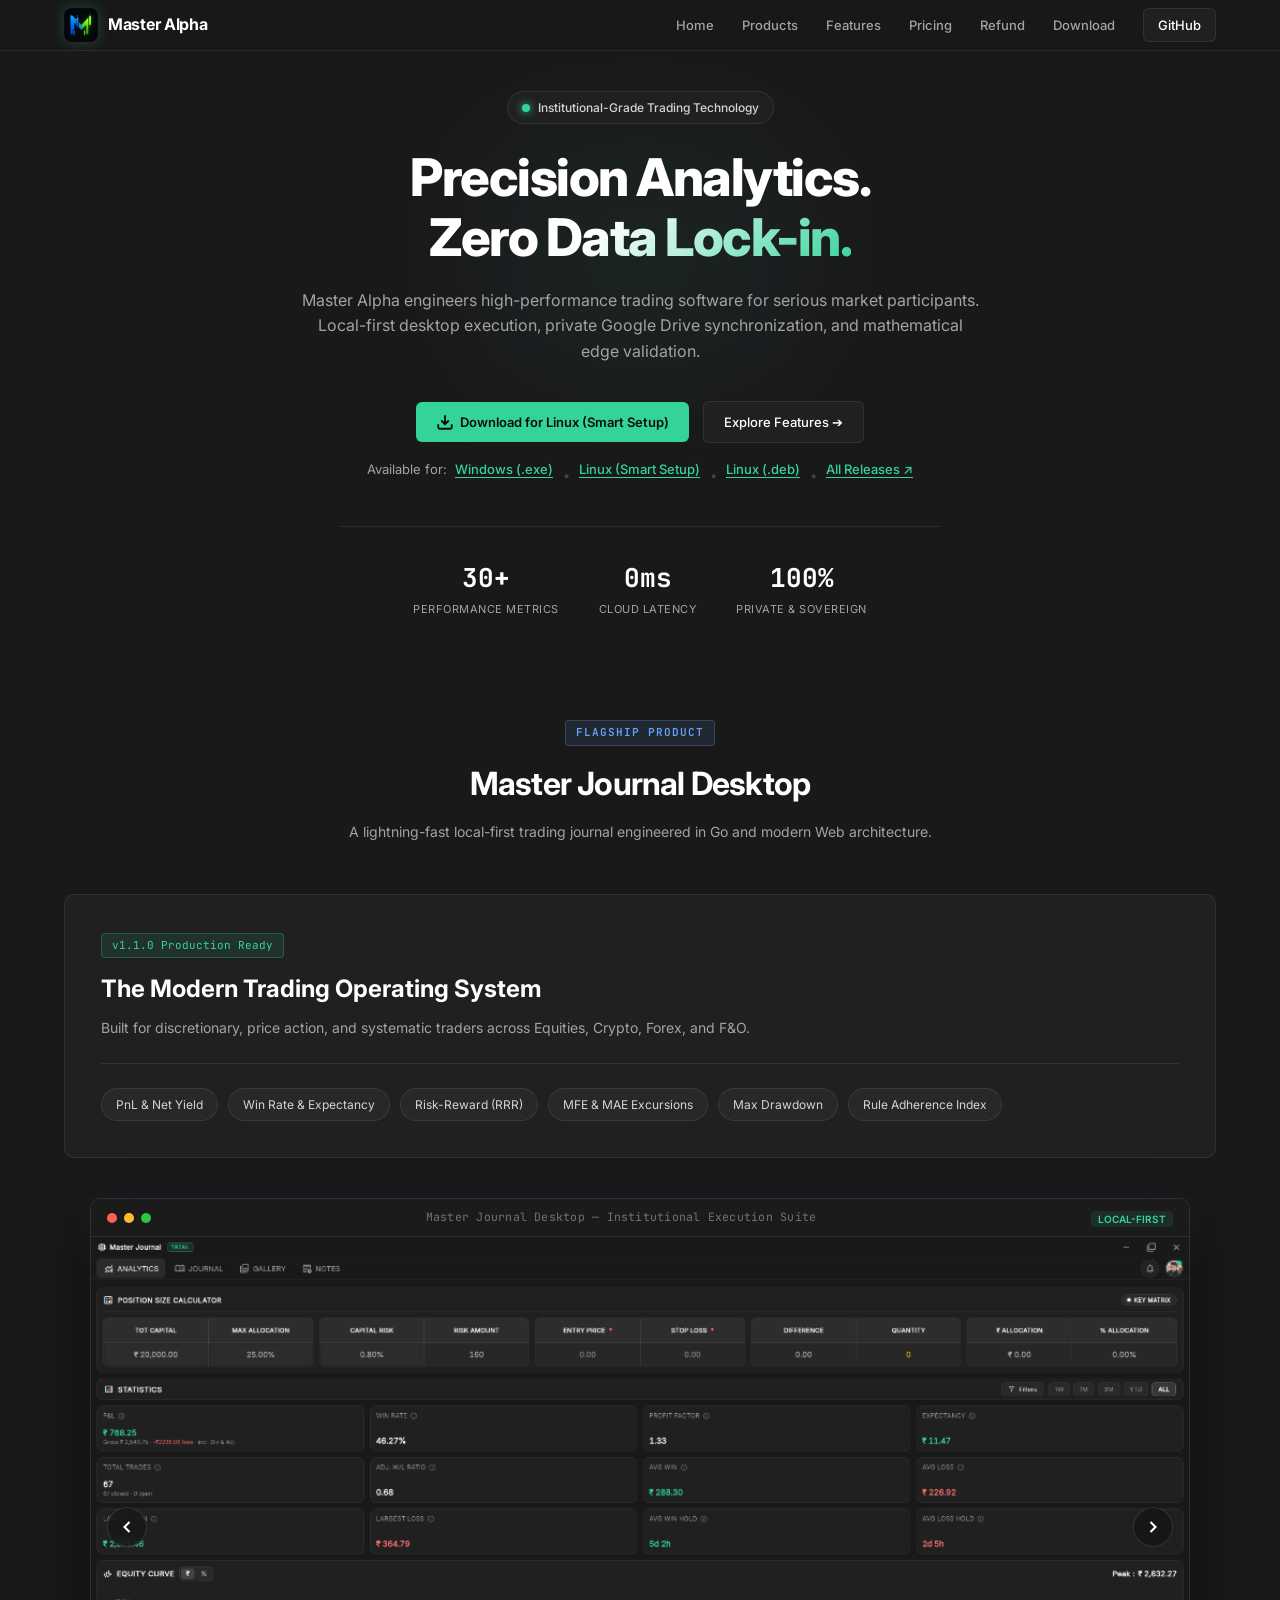
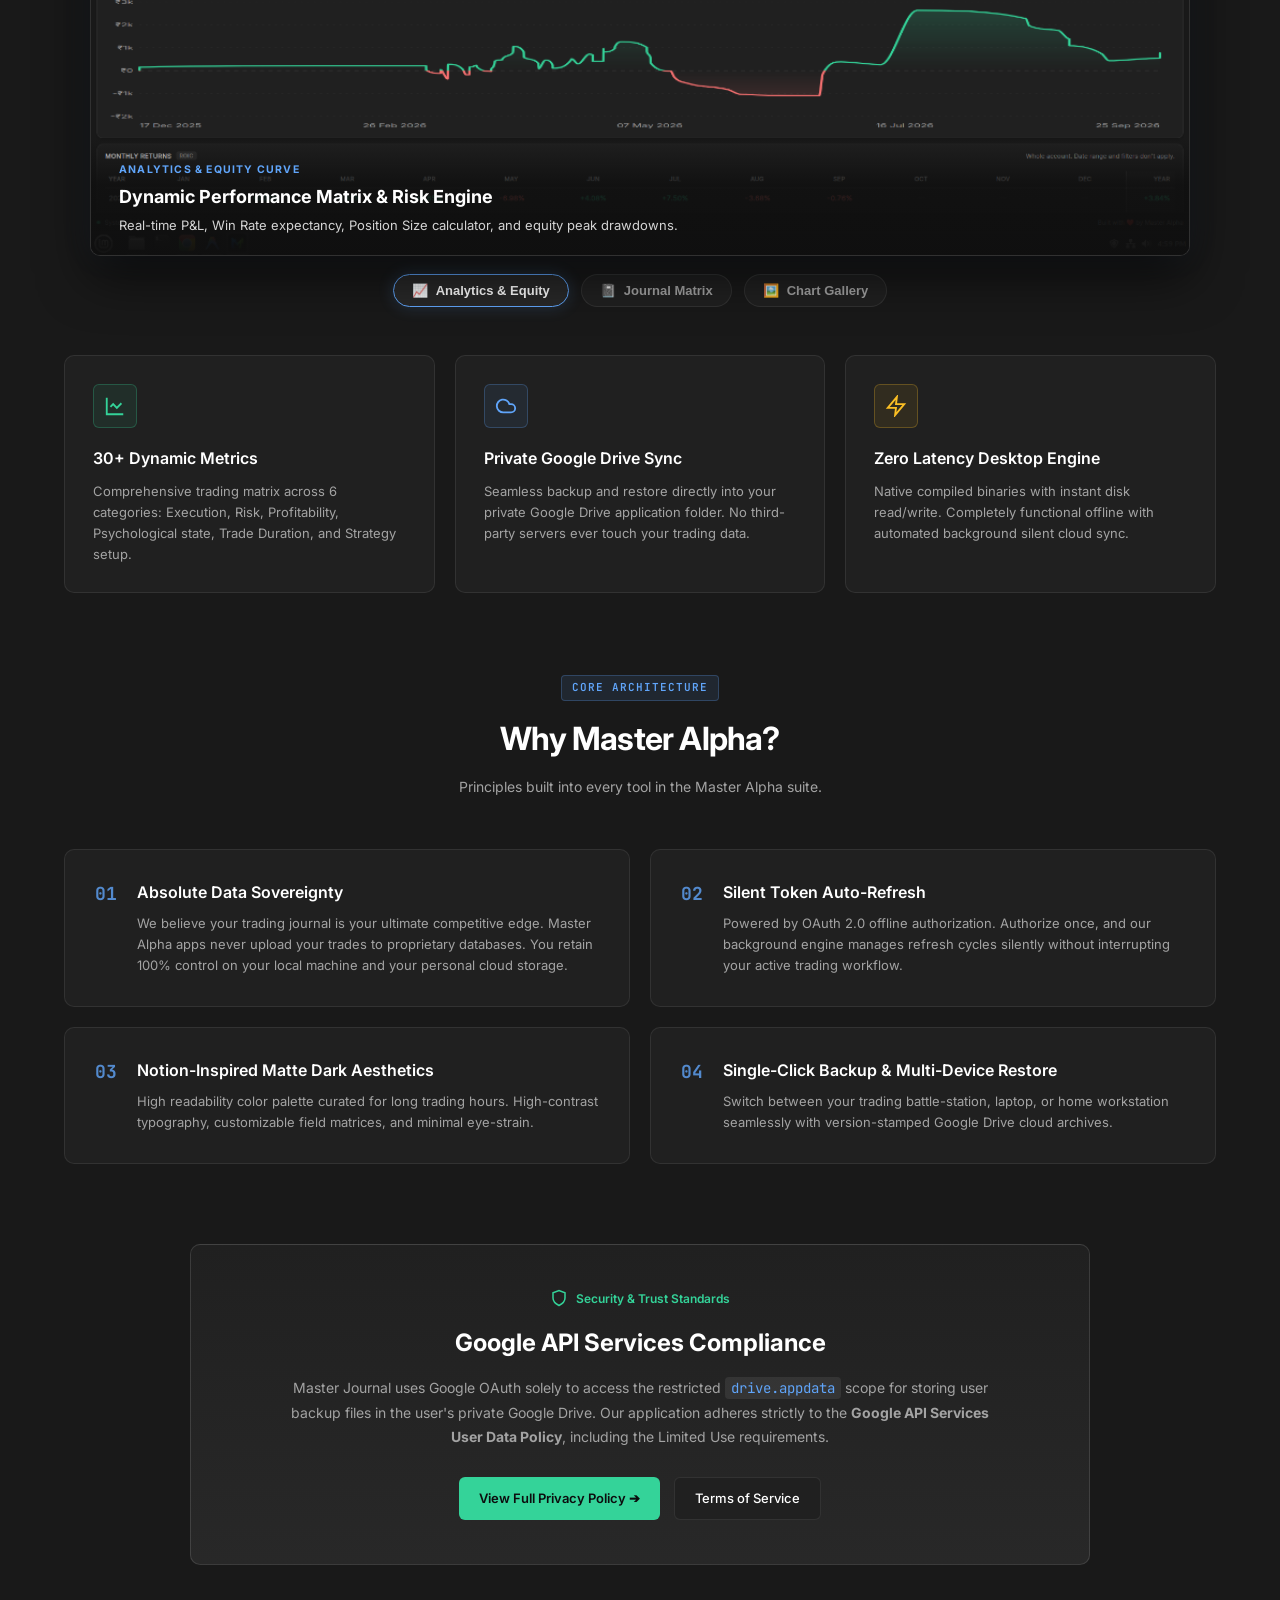
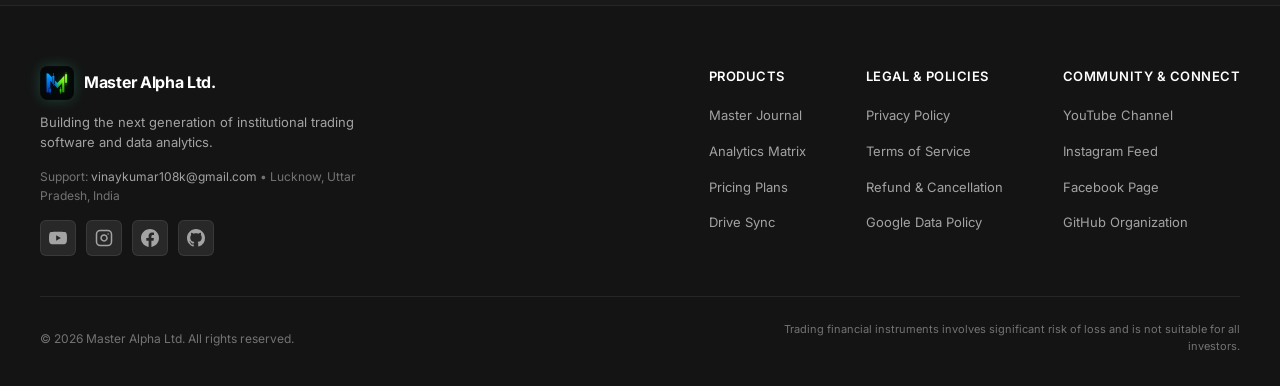
==== commit f179d800: "feat(downloads): add Linux Smart Setup direct download links" ====
--- a/index.html
+++ b/index.html
@@ -63,6 +63,8 @@
         <span>Available for:</span>
         <a href="https://github.com/masteralpha-v/master-journal-releases/releases/latest/download/master-journal-windows-amd64.exe">Windows (.exe)</a>
         <span class="dot">•</span>
+        <a href="https://github.com/masteralpha-v/master-journal-releases/releases/latest/download/master-journal-linux-amd64">Linux (Smart Setup)</a>
+        <span class="dot">•</span>
         <a href="https://github.com/masteralpha-v/master-journal-releases/releases/latest/download/master-journal-linux-amd64.deb">Linux (.deb)</a>
         <span class="dot">•</span>
         <a href="https://github.com/masteralpha-v/master-journal-releases/releases/latest" target="_blank" rel="noopener">All Releases ↗</a>
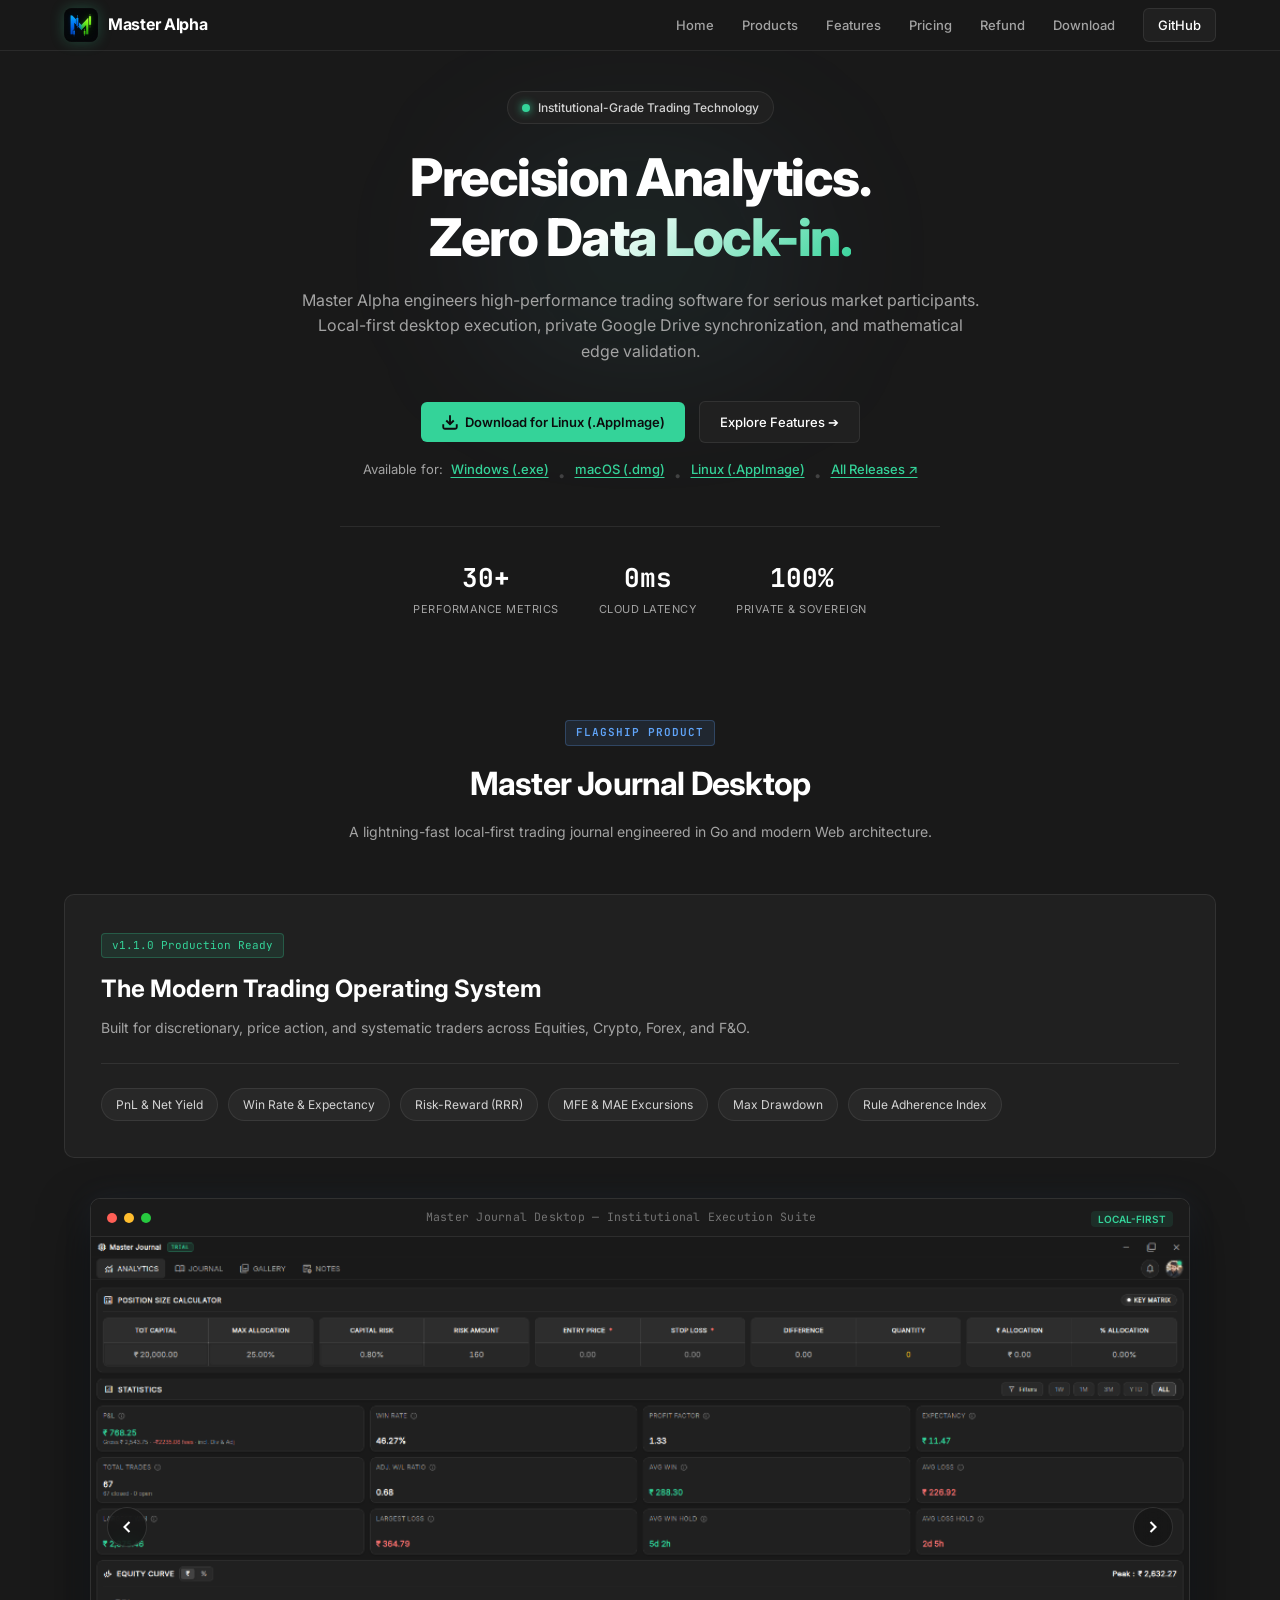
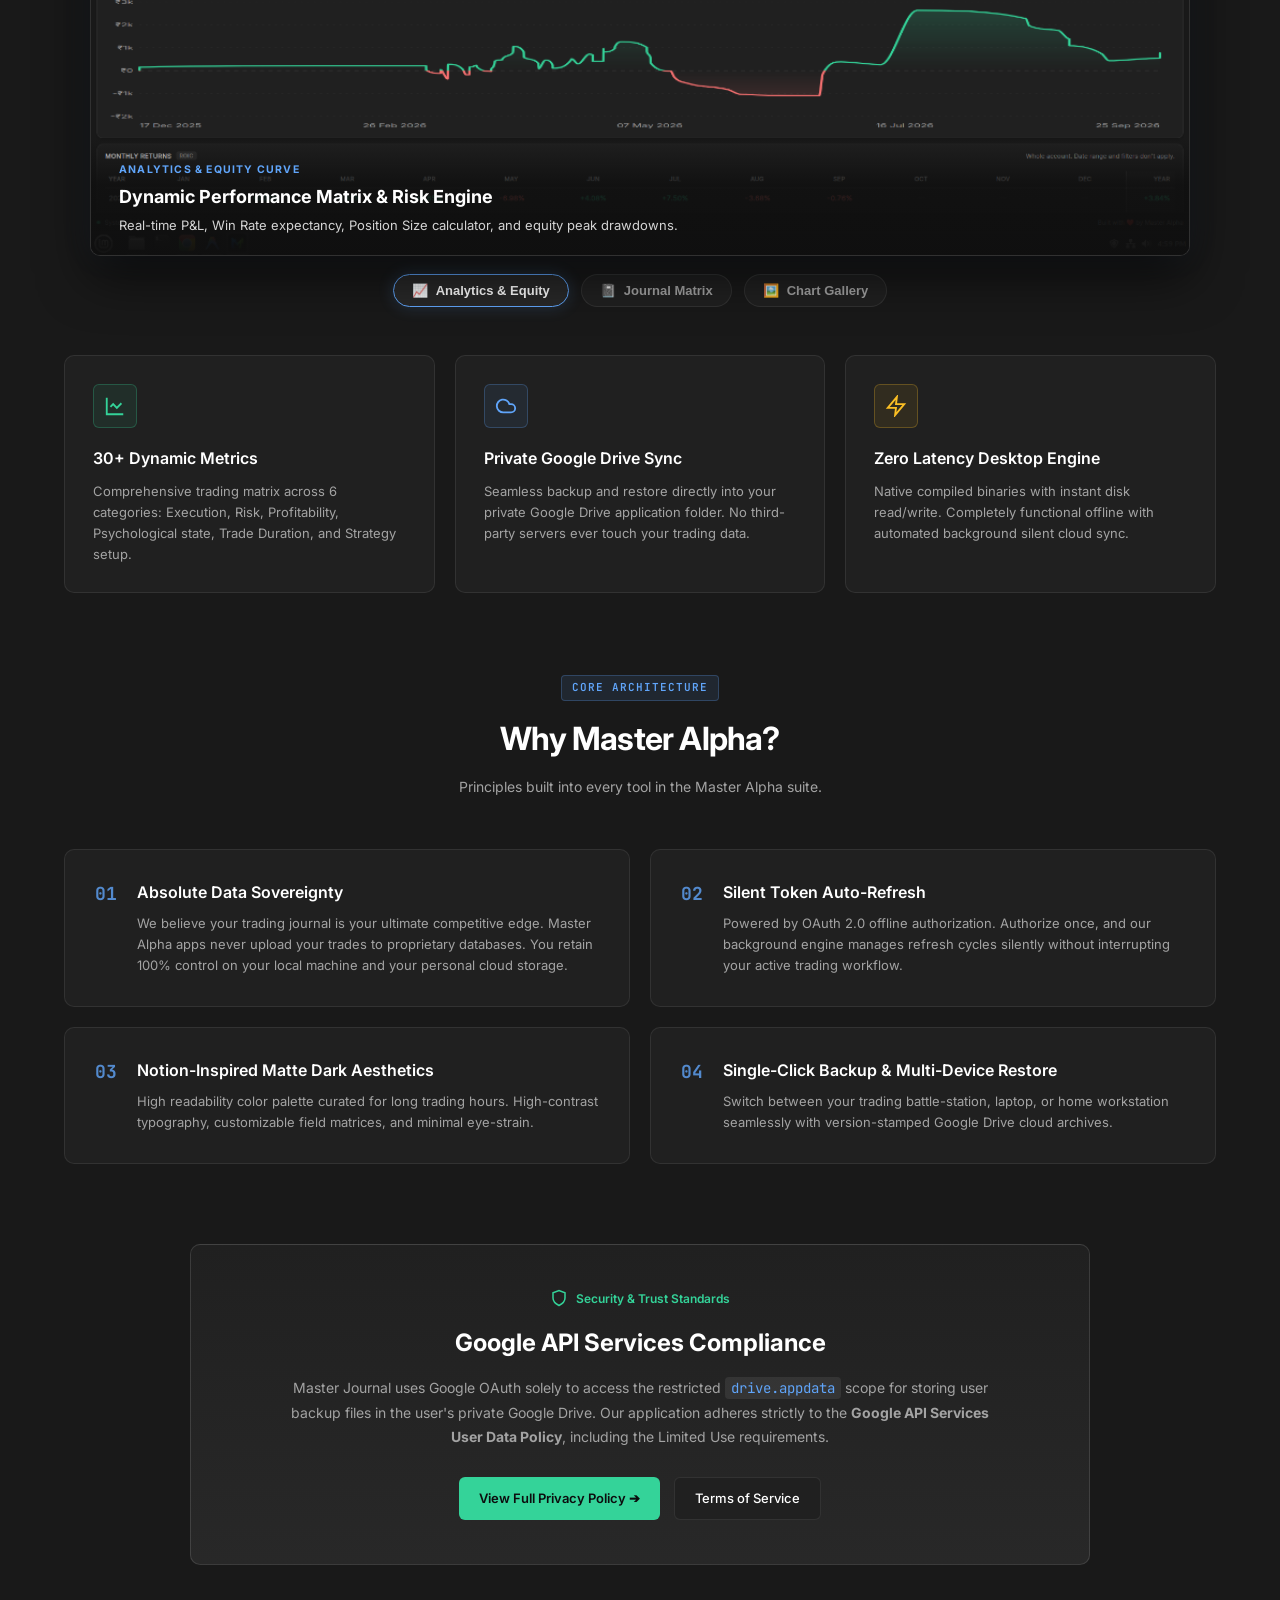
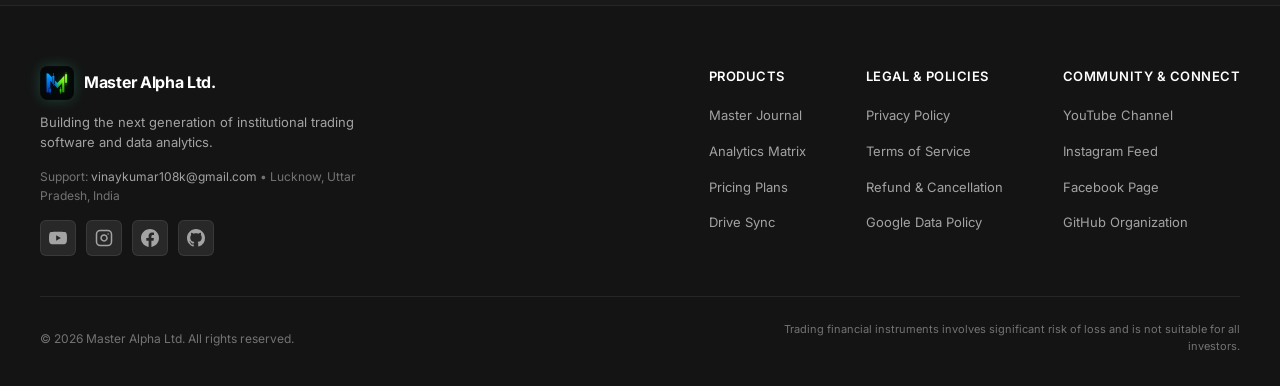
==== commit 2d342fa8: "feat(download): add multi-os portable download support for windows, mac, and linux" ====
--- a/index.html
+++ b/index.html
@@ -61,11 +61,11 @@
 
       <div class="hero-platform-links">
         <span>Available for:</span>
-        <a href="https://github.com/masteralpha-v/master-journal-releases/releases/latest/download/master-journal-windows-amd64.exe">Windows (.exe)</a>
+        <a href="https://github.com/masteralpha-v/master-journal-releases/releases/latest/download/MasterJournal.exe">Windows (.exe)</a>
         <span class="dot">•</span>
-        <a href="https://github.com/masteralpha-v/master-journal-releases/releases/latest/download/master-journal-linux-amd64">Linux (Smart Setup)</a>
+        <a href="https://github.com/masteralpha-v/master-journal-releases/releases/latest/download/MasterJournal.dmg">macOS (.dmg)</a>
         <span class="dot">•</span>
-        <a href="https://github.com/masteralpha-v/master-journal-releases/releases/latest/download/master-journal-linux-amd64.deb">Linux (.deb)</a>
+        <a href="https://github.com/masteralpha-v/master-journal-releases/releases/latest/download/MasterJournal.AppImage">Linux (.AppImage)</a>
         <span class="dot">•</span>
         <a href="https://github.com/masteralpha-v/master-journal-releases/releases/latest" target="_blank" rel="noopener">All Releases ↗</a>
       </div>
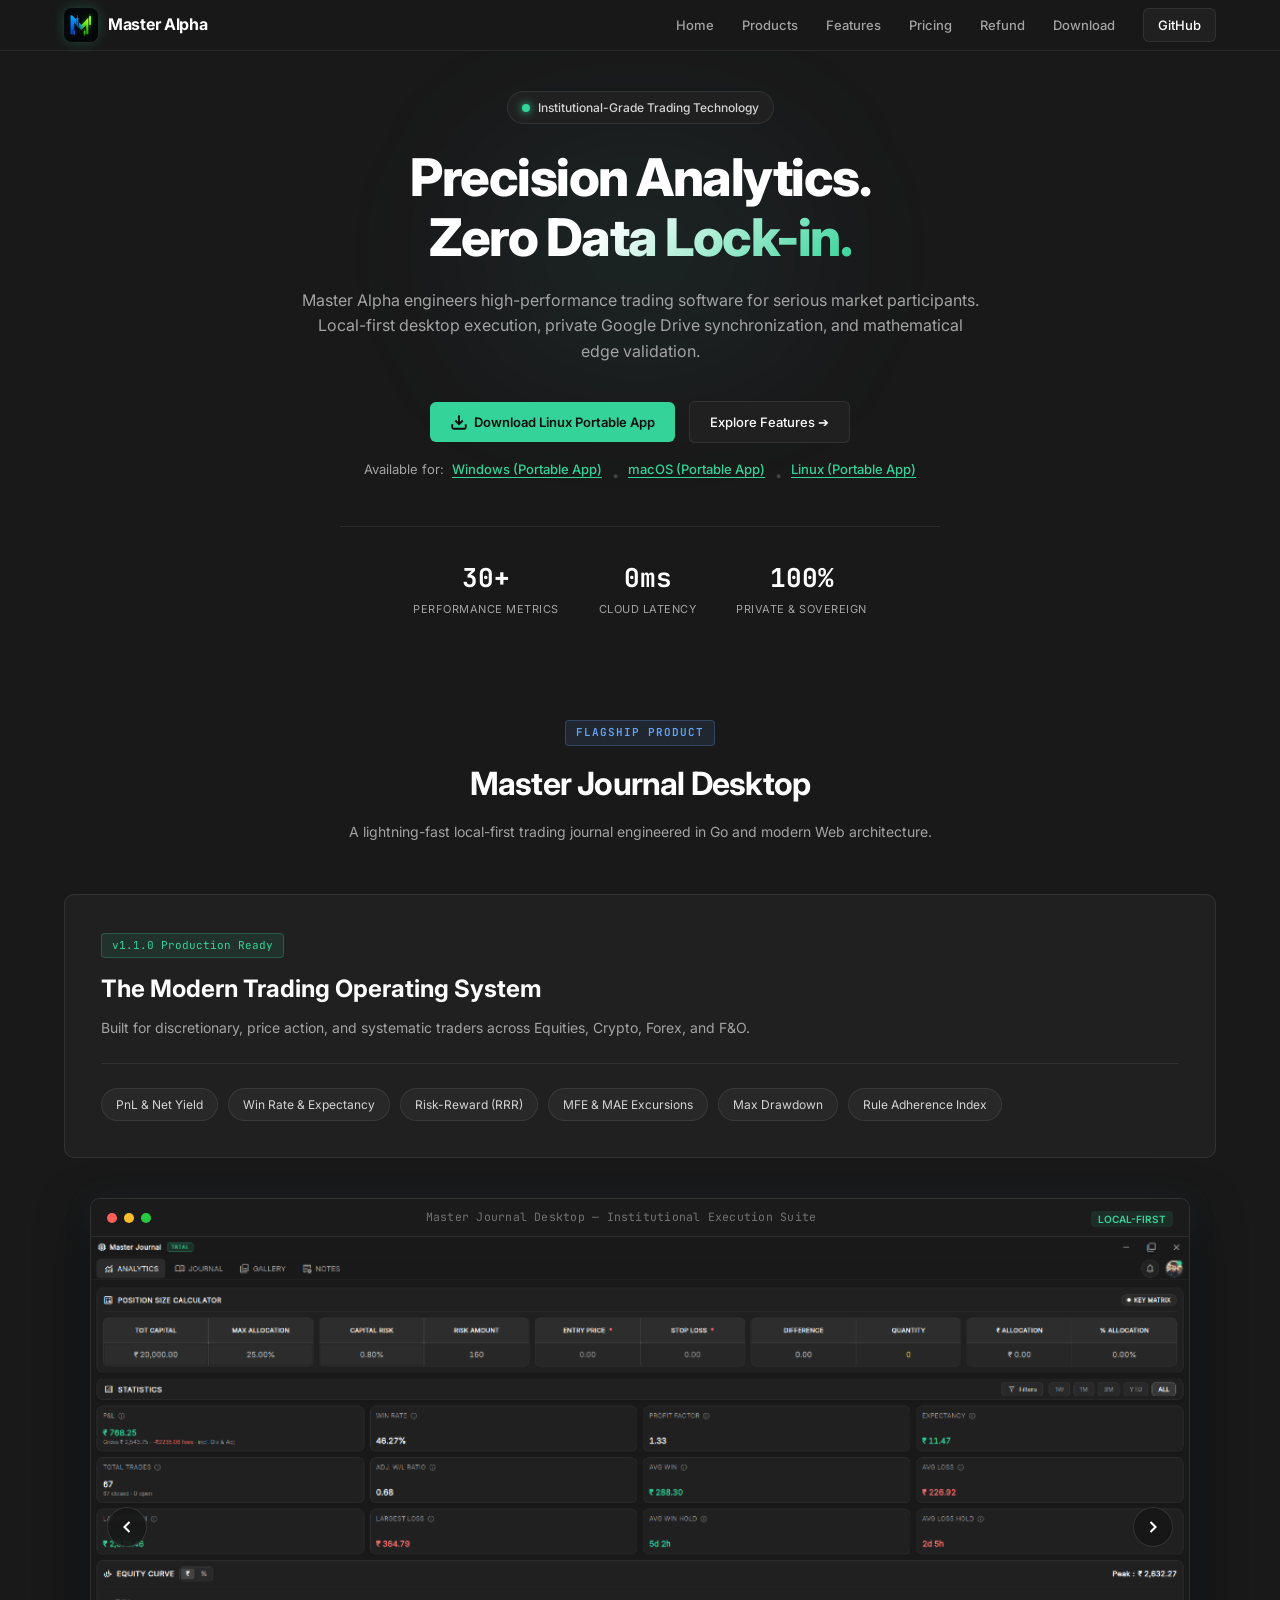
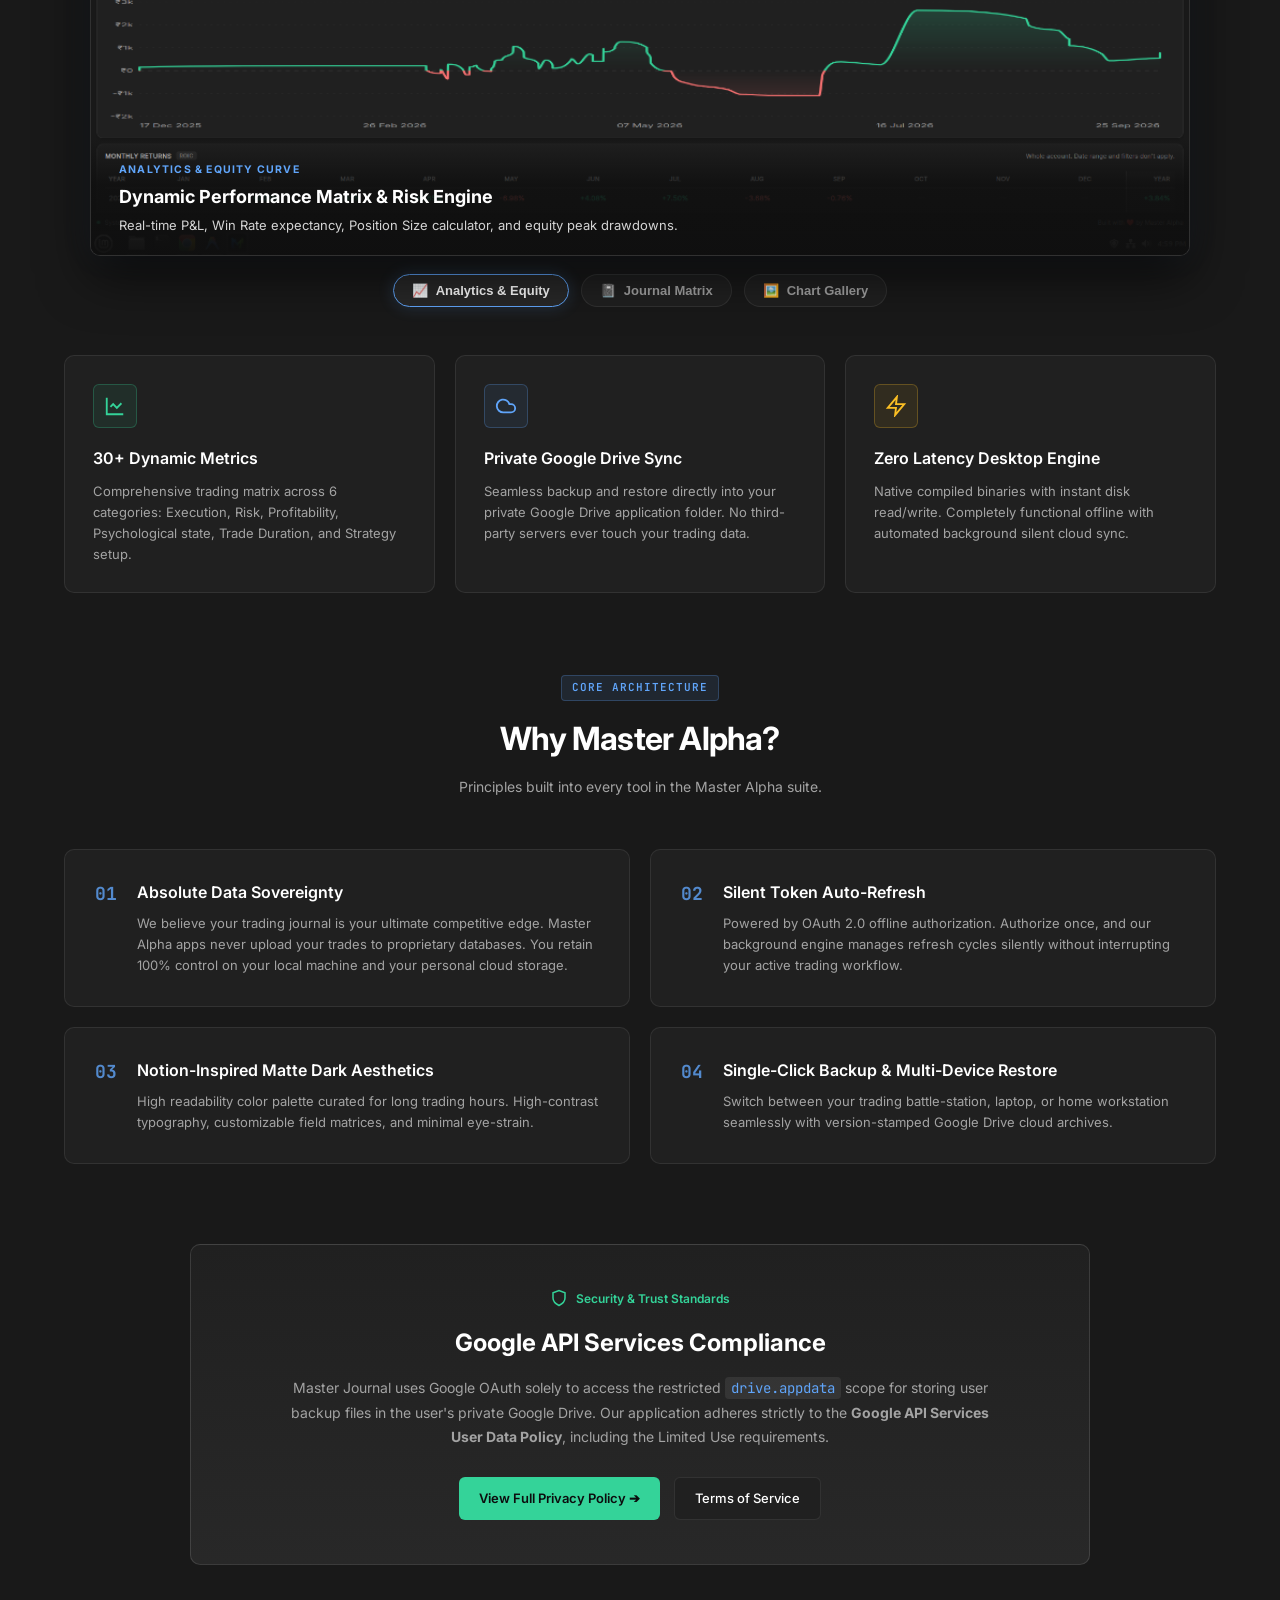
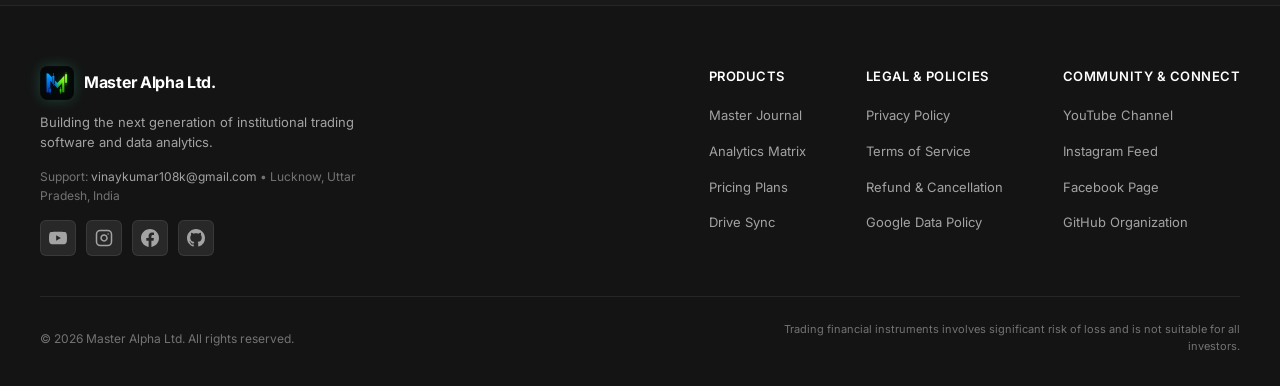
==== commit 900039e4: "feat(ui): update download buttons for portable apps and remove github redirects" ====
--- a/index.html
+++ b/index.html
@@ -26,7 +26,7 @@
         <a href="#features">Features</a>
         <a href="pages/pricing.html">Pricing</a>
         <a href="pages/refund.html">Refund</a>
-        <a href="https://github.com/masteralpha-v/master-journal-releases/releases/latest" target="_blank" rel="noopener">Download</a>
+        <a href="#hero-download-btn">Download</a>
         <a href="https://github.com/masteralpha-v" target="_blank" rel="noopener" class="btn-github">GitHub</a>
       </div>
       <button class="mobile-menu-btn" id="mobileMenuBtn" aria-label="Toggle Menu">
@@ -52,22 +52,20 @@
         Local-first desktop execution, private Google Drive synchronization, and mathematical edge validation.
       </p>
       <div class="hero-actions">
-        <a href="https://github.com/masteralpha-v/master-journal-releases/releases/latest" id="hero-download-btn" class="btn-primary btn-download">
+        <a href="https://github.com/masteralpha-v/master-journal-releases/releases/latest/download/MasterJournal.exe" id="hero-download-btn" class="btn-primary btn-download">
           <svg width="18" height="18" viewBox="0 0 24 24" fill="none" stroke="currentColor" stroke-width="2.5"><path d="M21 15v4a2 2 0 0 1-2 2H5a2 2 0 0 1-2-2v-4"/><polyline points="7 10 12 15 17 10"/><line x1="12" y1="15" x2="12" y2="3"/></svg>
-          <span id="hero-download-label">Download Master Journal</span>
+          <span id="hero-download-label">Download Windows Portable App</span>
         </a>
         <a href="#products" class="btn-secondary">Explore Features ➔</a>
       </div>
 
       <div class="hero-platform-links">
         <span>Available for:</span>
-        <a href="https://github.com/masteralpha-v/master-journal-releases/releases/latest/download/MasterJournal.exe">Windows (.exe)</a>
+        <a href="https://github.com/masteralpha-v/master-journal-releases/releases/latest/download/MasterJournal.exe">Windows (Portable App)</a>
         <span class="dot">•</span>
-        <a href="https://github.com/masteralpha-v/master-journal-releases/releases/latest/download/MasterJournal.dmg">macOS (.dmg)</a>
+        <a href="https://github.com/masteralpha-v/master-journal-releases/releases/latest/download/MasterJournal.dmg">macOS (Portable App)</a>
         <span class="dot">•</span>
-        <a href="https://github.com/masteralpha-v/master-journal-releases/releases/latest/download/MasterJournal.AppImage">Linux (.AppImage)</a>
-        <span class="dot">•</span>
-        <a href="https://github.com/masteralpha-v/master-journal-releases/releases/latest" target="_blank" rel="noopener">All Releases ↗</a>
+        <a href="https://github.com/masteralpha-v/master-journal-releases/releases/latest/download/MasterJournal.AppImage">Linux (Portable App)</a>
       </div>
       <div class="hero-stats">
         <div class="stat-item">
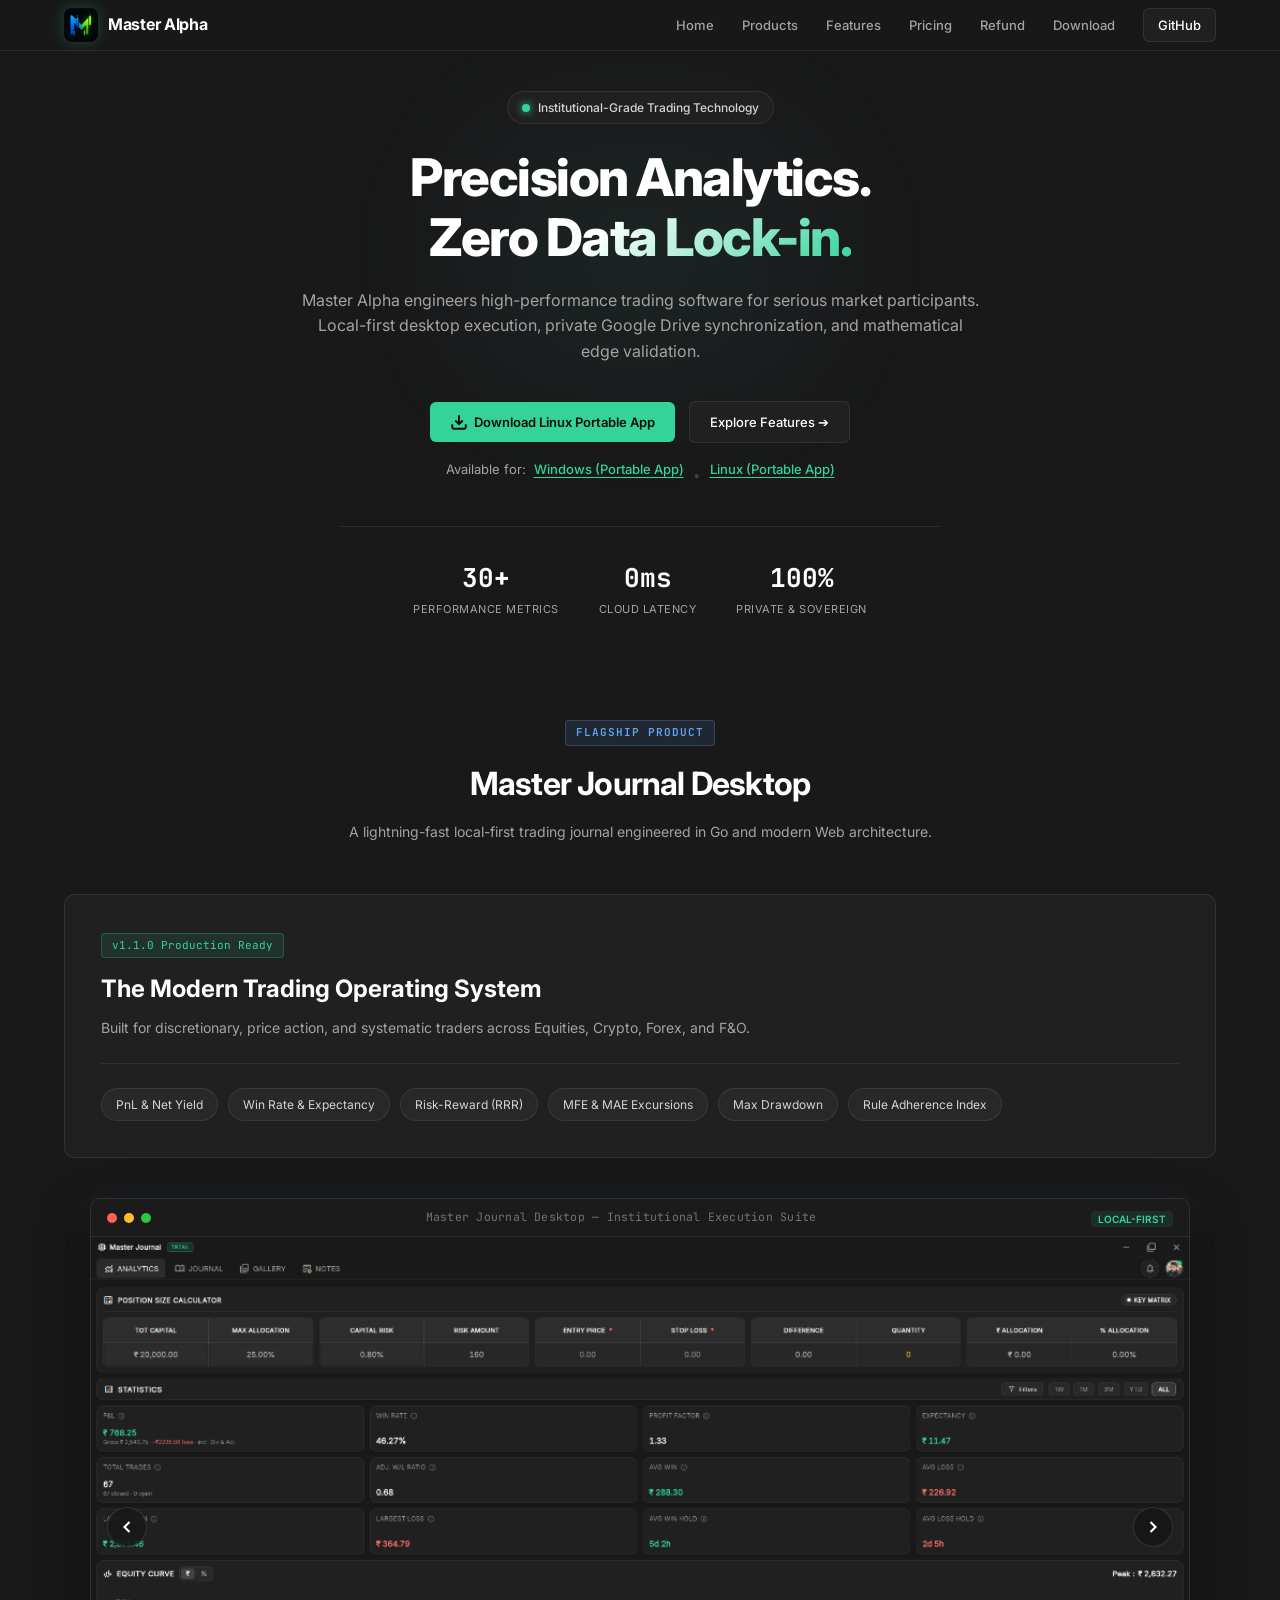
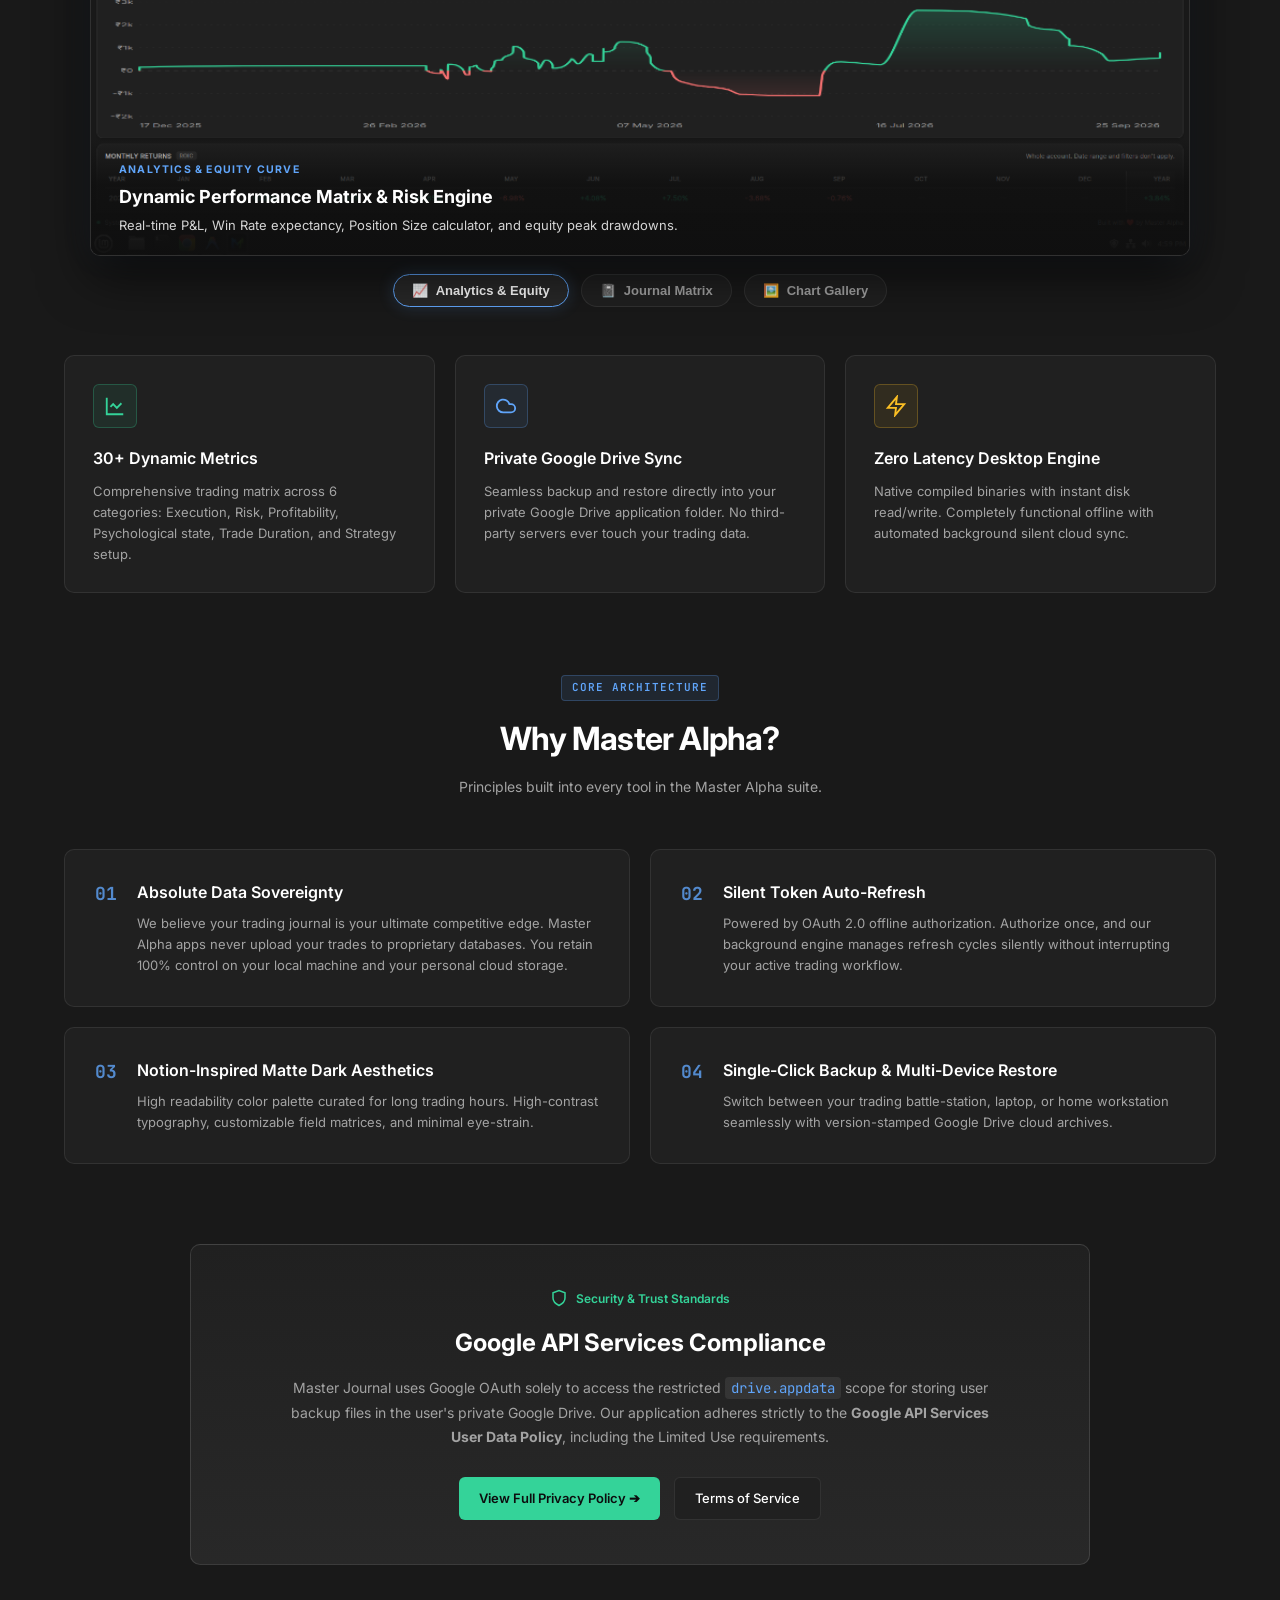
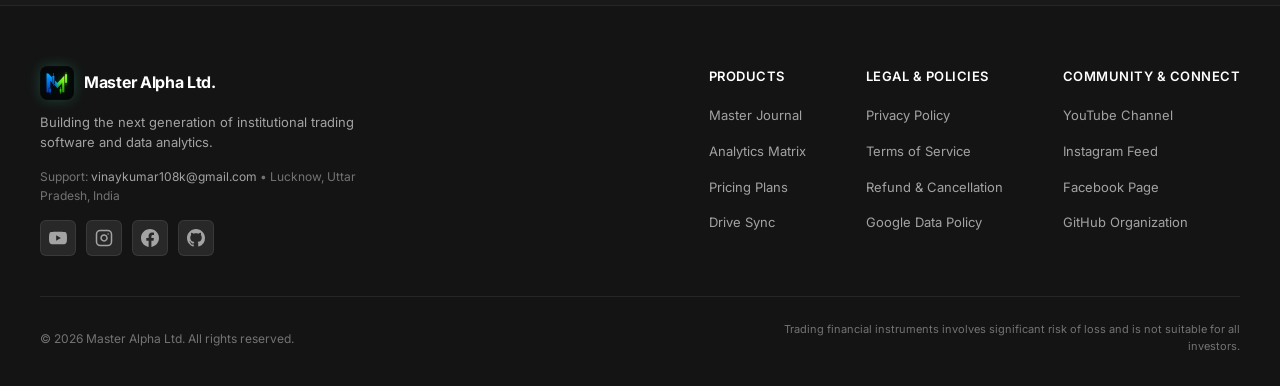
==== commit 8800d7d1: "feat(ui): remove macOS link from hero platform links" ====
--- a/index.html
+++ b/index.html
@@ -63,8 +63,6 @@
         <span>Available for:</span>
         <a href="https://github.com/masteralpha-v/master-journal-releases/releases/latest/download/MasterJournal.exe">Windows (Portable App)</a>
         <span class="dot">•</span>
-        <a href="https://github.com/masteralpha-v/master-journal-releases/releases/latest/download/MasterJournal.dmg">macOS (Portable App)</a>
-        <span class="dot">•</span>
         <a href="https://github.com/masteralpha-v/master-journal-releases/releases/latest/download/MasterJournal.AppImage">Linux (Portable App)</a>
       </div>
       <div class="hero-stats">
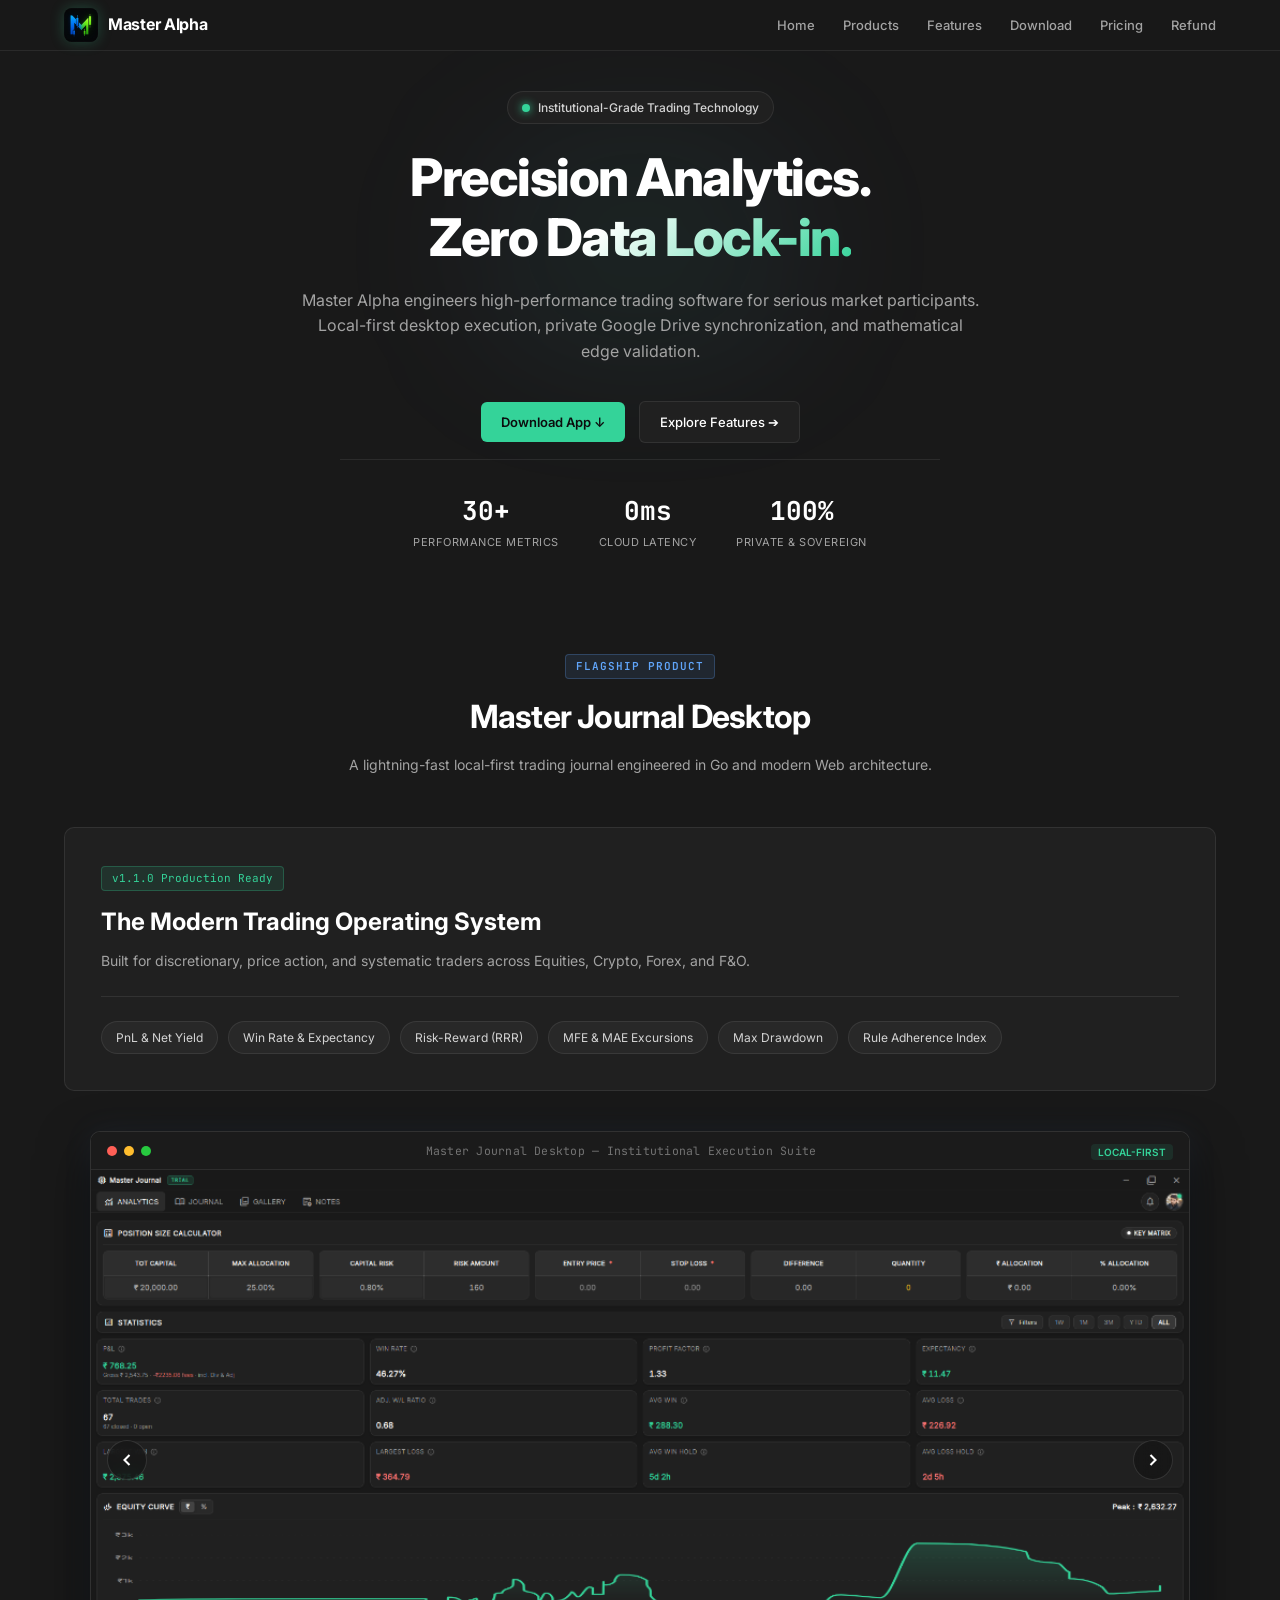
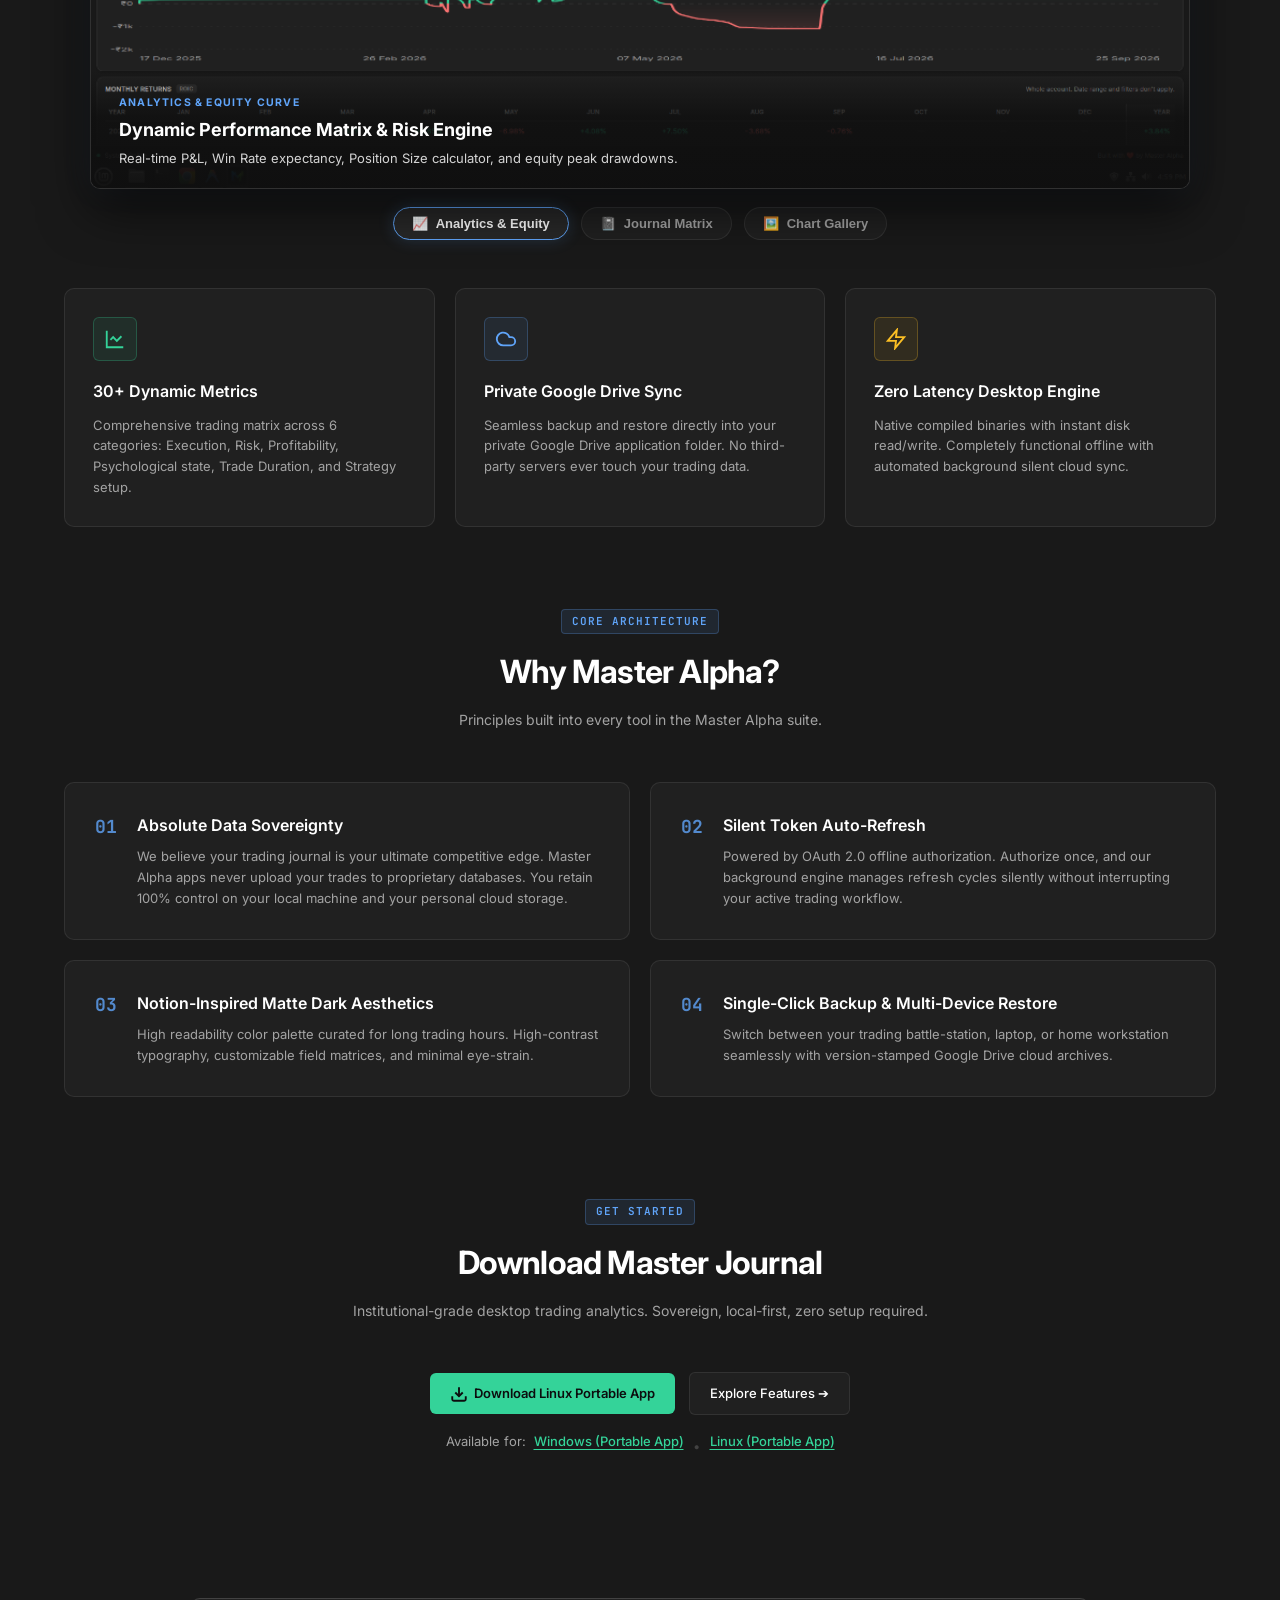
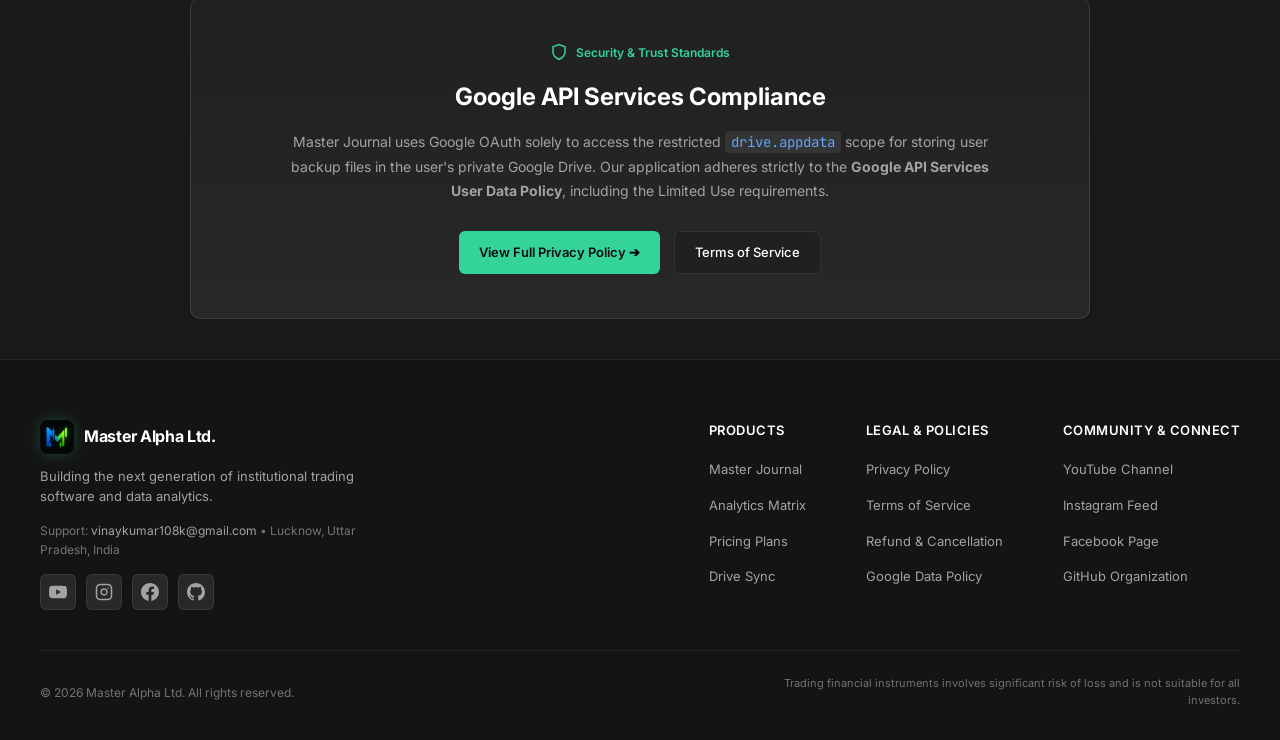
==== commit 87916749: "feat(ui): relocate download section below features and reorder navbar" ====
--- a/index.html
+++ b/index.html
@@ -24,10 +24,9 @@
         <a href="index.html">Home</a>
         <a href="#products">Products</a>
         <a href="#features">Features</a>
+        <a href="#download">Download</a>
         <a href="pages/pricing.html">Pricing</a>
         <a href="pages/refund.html">Refund</a>
-        <a href="#hero-download-btn">Download</a>
-        <a href="https://github.com/masteralpha-v" target="_blank" rel="noopener" class="btn-github">GitHub</a>
       </div>
       <button class="mobile-menu-btn" id="mobileMenuBtn" aria-label="Toggle Menu">
         <span></span><span></span><span></span>
@@ -52,18 +51,8 @@
         Local-first desktop execution, private Google Drive synchronization, and mathematical edge validation.
       </p>
       <div class="hero-actions">
-        <a href="https://github.com/masteralpha-v/master-journal-releases/releases/latest/download/MasterJournal.exe" id="hero-download-btn" class="btn-primary btn-download">
-          <svg width="18" height="18" viewBox="0 0 24 24" fill="none" stroke="currentColor" stroke-width="2.5"><path d="M21 15v4a2 2 0 0 1-2 2H5a2 2 0 0 1-2-2v-4"/><polyline points="7 10 12 15 17 10"/><line x1="12" y1="15" x2="12" y2="3"/></svg>
-          <span id="hero-download-label">Download Windows Portable App</span>
-        </a>
+        <a href="#download" class="btn-primary">Download App ↓</a>
         <a href="#products" class="btn-secondary">Explore Features ➔</a>
-      </div>
-
-      <div class="hero-platform-links">
-        <span>Available for:</span>
-        <a href="https://github.com/masteralpha-v/master-journal-releases/releases/latest/download/MasterJournal.exe">Windows (Portable App)</a>
-        <span class="dot">•</span>
-        <a href="https://github.com/masteralpha-v/master-journal-releases/releases/latest/download/MasterJournal.AppImage">Linux (Portable App)</a>
       </div>
       <div class="hero-stats">
         <div class="stat-item">
@@ -247,6 +236,29 @@
           <p>Switch between your trading battle-station, laptop, or home workstation seamlessly with version-stamped Google Drive cloud archives.</p>
         </div>
       </div>
+    </div>
+  </section>
+
+  <!-- Download Section -->
+  <section id="download" class="section-container" style="text-align: center; padding: 60px 20px;">
+    <div class="section-header">
+      <span class="section-tag">GET STARTED</span>
+      <h2>Download Master Journal</h2>
+      <p>Institutional-grade desktop trading analytics. Sovereign, local-first, zero setup required.</p>
+    </div>
+    <div class="hero-actions" style="margin-top: 28px;">
+      <a href="https://github.com/masteralpha-v/master-journal-releases/releases/latest/download/MasterJournal.exe" id="hero-download-btn" class="btn-primary btn-download">
+        <svg width="18" height="18" viewBox="0 0 24 24" fill="none" stroke="currentColor" stroke-width="2.5"><path d="M21 15v4a2 2 0 0 1-2 2H5a2 2 0 0 1-2-2v-4"/><polyline points="7 10 12 15 17 10"/><line x1="12" y1="15" x2="12" y2="3"/></svg>
+        <span id="hero-download-label">Download Windows Portable App</span>
+      </a>
+      <a href="#features" class="btn-secondary">Explore Features ➔</a>
+    </div>
+
+    <div class="hero-platform-links" style="margin-top: 14px;">
+      <span>Available for:</span>
+      <a href="https://github.com/masteralpha-v/master-journal-releases/releases/latest/download/MasterJournal.exe">Windows (Portable App)</a>
+      <span class="dot">•</span>
+      <a href="https://github.com/masteralpha-v/master-journal-releases/releases/latest/download/MasterJournal.AppImage">Linux (Portable App)</a>
     </div>
   </section>
 
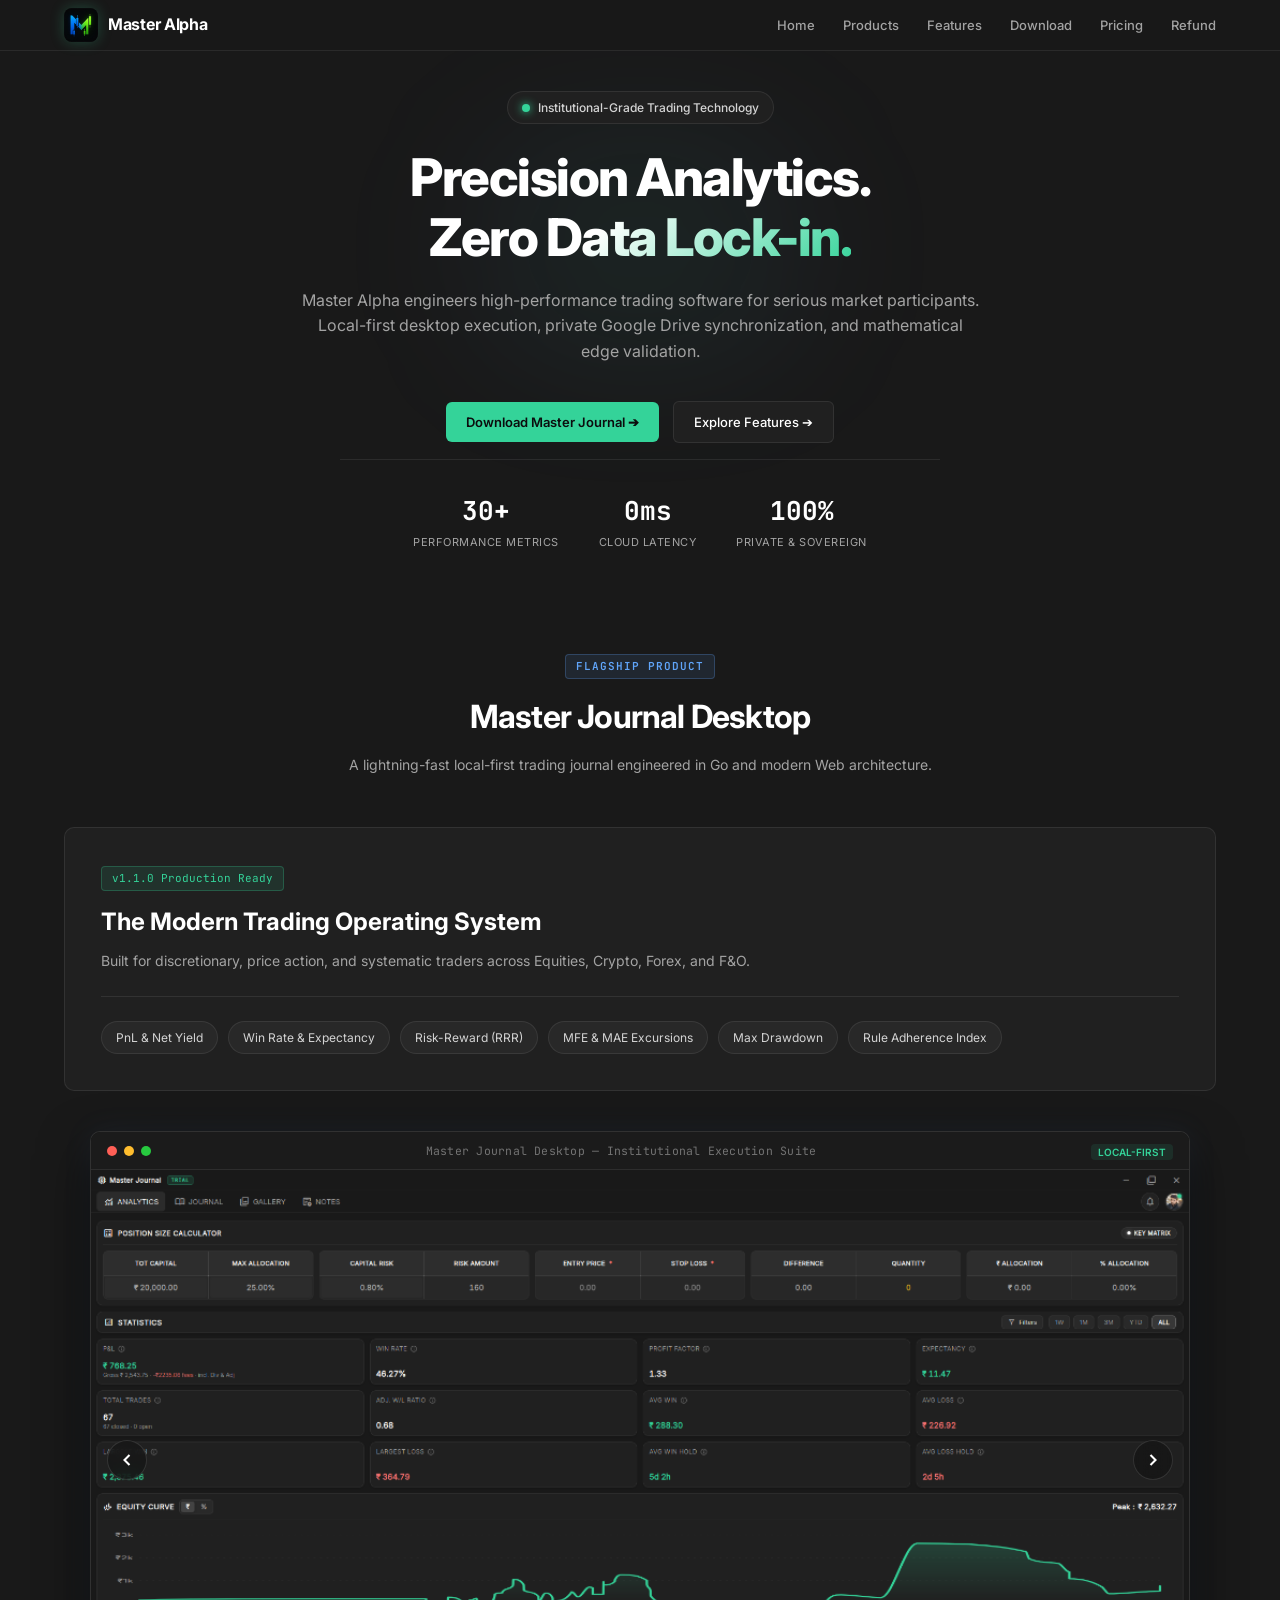
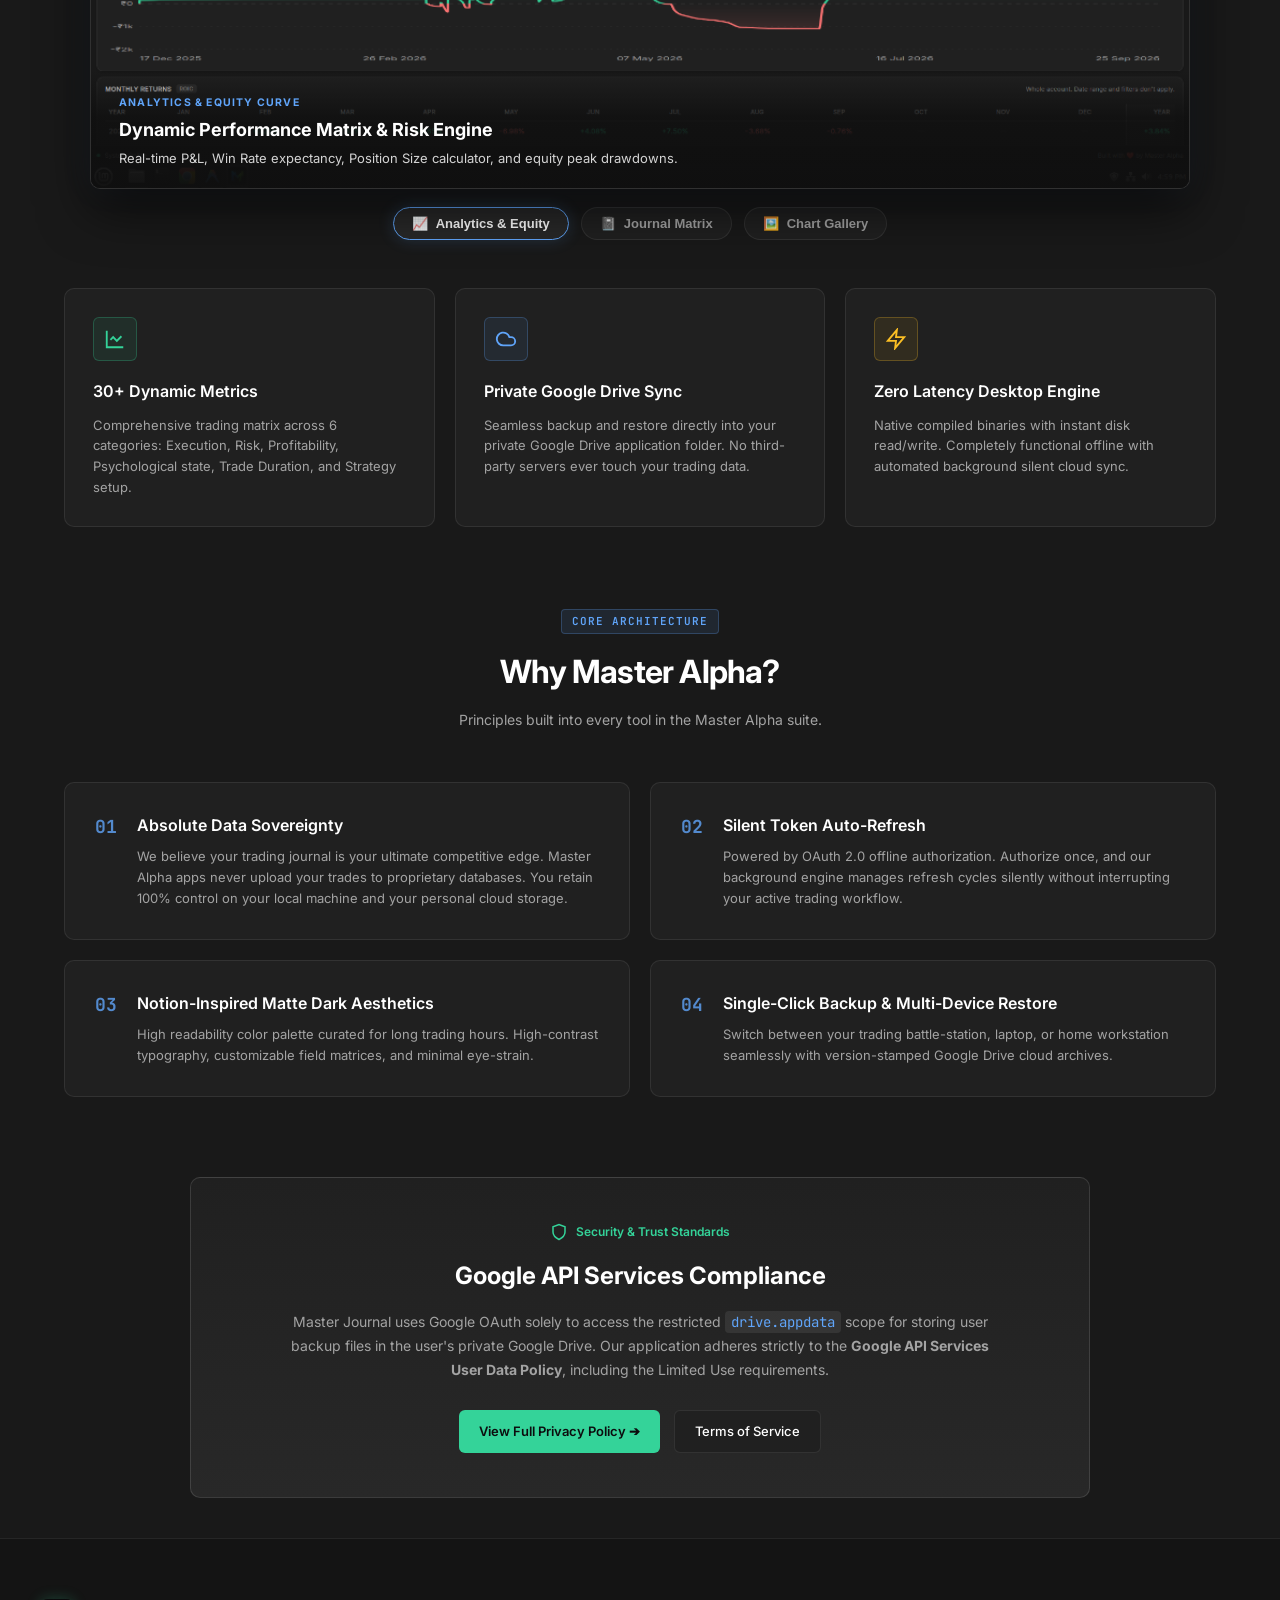
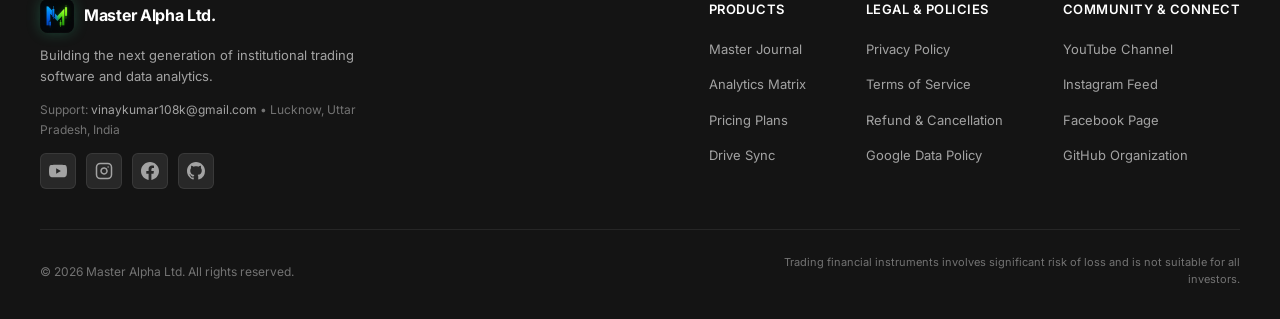
==== commit 5491a0ce: "feat(pages): add dedicated download page and streamline main page" ====
--- a/index.html
+++ b/index.html
@@ -24,7 +24,7 @@
         <a href="index.html">Home</a>
         <a href="#products">Products</a>
         <a href="#features">Features</a>
-        <a href="#download">Download</a>
+        <a href="pages/download.html">Download</a>
         <a href="pages/pricing.html">Pricing</a>
         <a href="pages/refund.html">Refund</a>
       </div>
@@ -51,7 +51,7 @@
         Local-first desktop execution, private Google Drive synchronization, and mathematical edge validation.
       </p>
       <div class="hero-actions">
-        <a href="#download" class="btn-primary">Download App ↓</a>
+        <a href="pages/download.html" class="btn-primary">Download Master Journal ➔</a>
         <a href="#products" class="btn-secondary">Explore Features ➔</a>
       </div>
       <div class="hero-stats">
@@ -236,29 +236,6 @@
           <p>Switch between your trading battle-station, laptop, or home workstation seamlessly with version-stamped Google Drive cloud archives.</p>
         </div>
       </div>
-    </div>
-  </section>
-
-  <!-- Download Section -->
-  <section id="download" class="section-container" style="text-align: center; padding: 60px 20px;">
-    <div class="section-header">
-      <span class="section-tag">GET STARTED</span>
-      <h2>Download Master Journal</h2>
-      <p>Institutional-grade desktop trading analytics. Sovereign, local-first, zero setup required.</p>
-    </div>
-    <div class="hero-actions" style="margin-top: 28px;">
-      <a href="https://github.com/masteralpha-v/master-journal-releases/releases/latest/download/MasterJournal.exe" id="hero-download-btn" class="btn-primary btn-download">
-        <svg width="18" height="18" viewBox="0 0 24 24" fill="none" stroke="currentColor" stroke-width="2.5"><path d="M21 15v4a2 2 0 0 1-2 2H5a2 2 0 0 1-2-2v-4"/><polyline points="7 10 12 15 17 10"/><line x1="12" y1="15" x2="12" y2="3"/></svg>
-        <span id="hero-download-label">Download Windows Portable App</span>
-      </a>
-      <a href="#features" class="btn-secondary">Explore Features ➔</a>
-    </div>
-
-    <div class="hero-platform-links" style="margin-top: 14px;">
-      <span>Available for:</span>
-      <a href="https://github.com/masteralpha-v/master-journal-releases/releases/latest/download/MasterJournal.exe">Windows (Portable App)</a>
-      <span class="dot">•</span>
-      <a href="https://github.com/masteralpha-v/master-journal-releases/releases/latest/download/MasterJournal.AppImage">Linux (Portable App)</a>
     </div>
   </section>
 
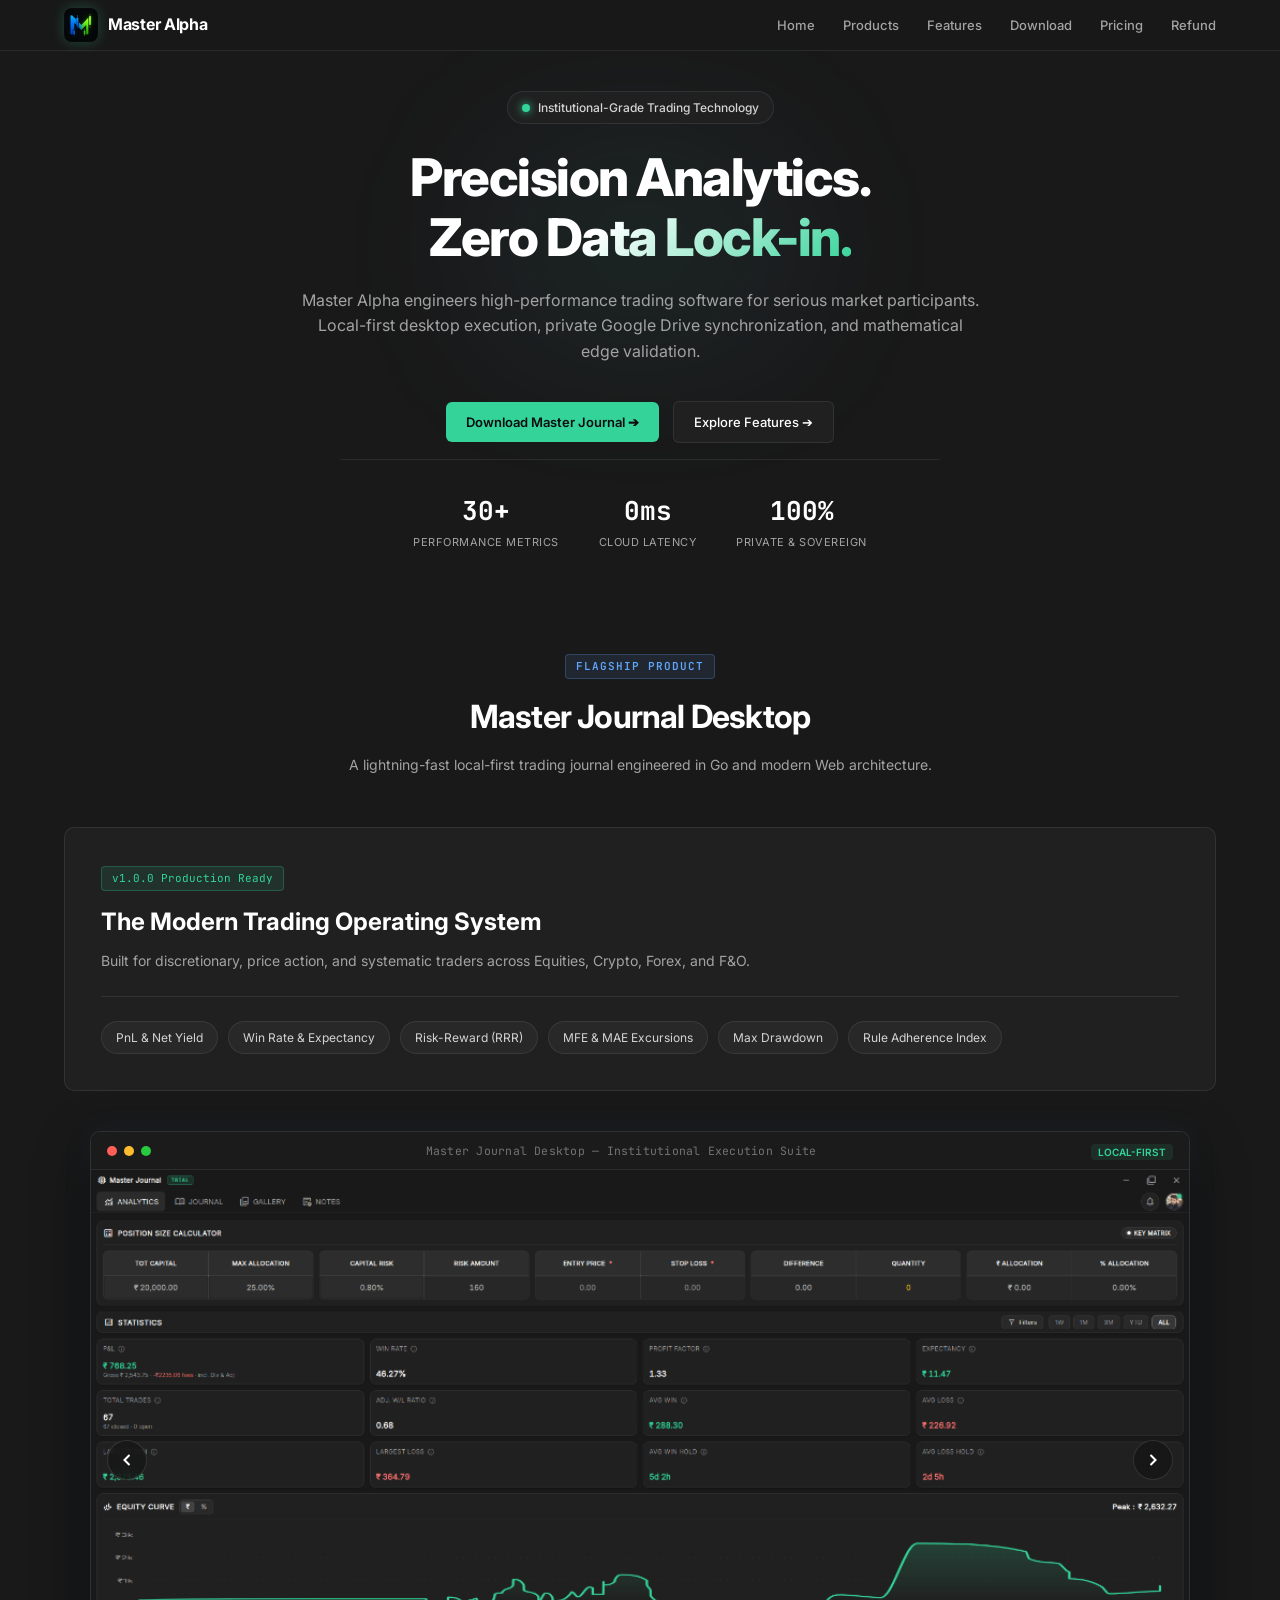
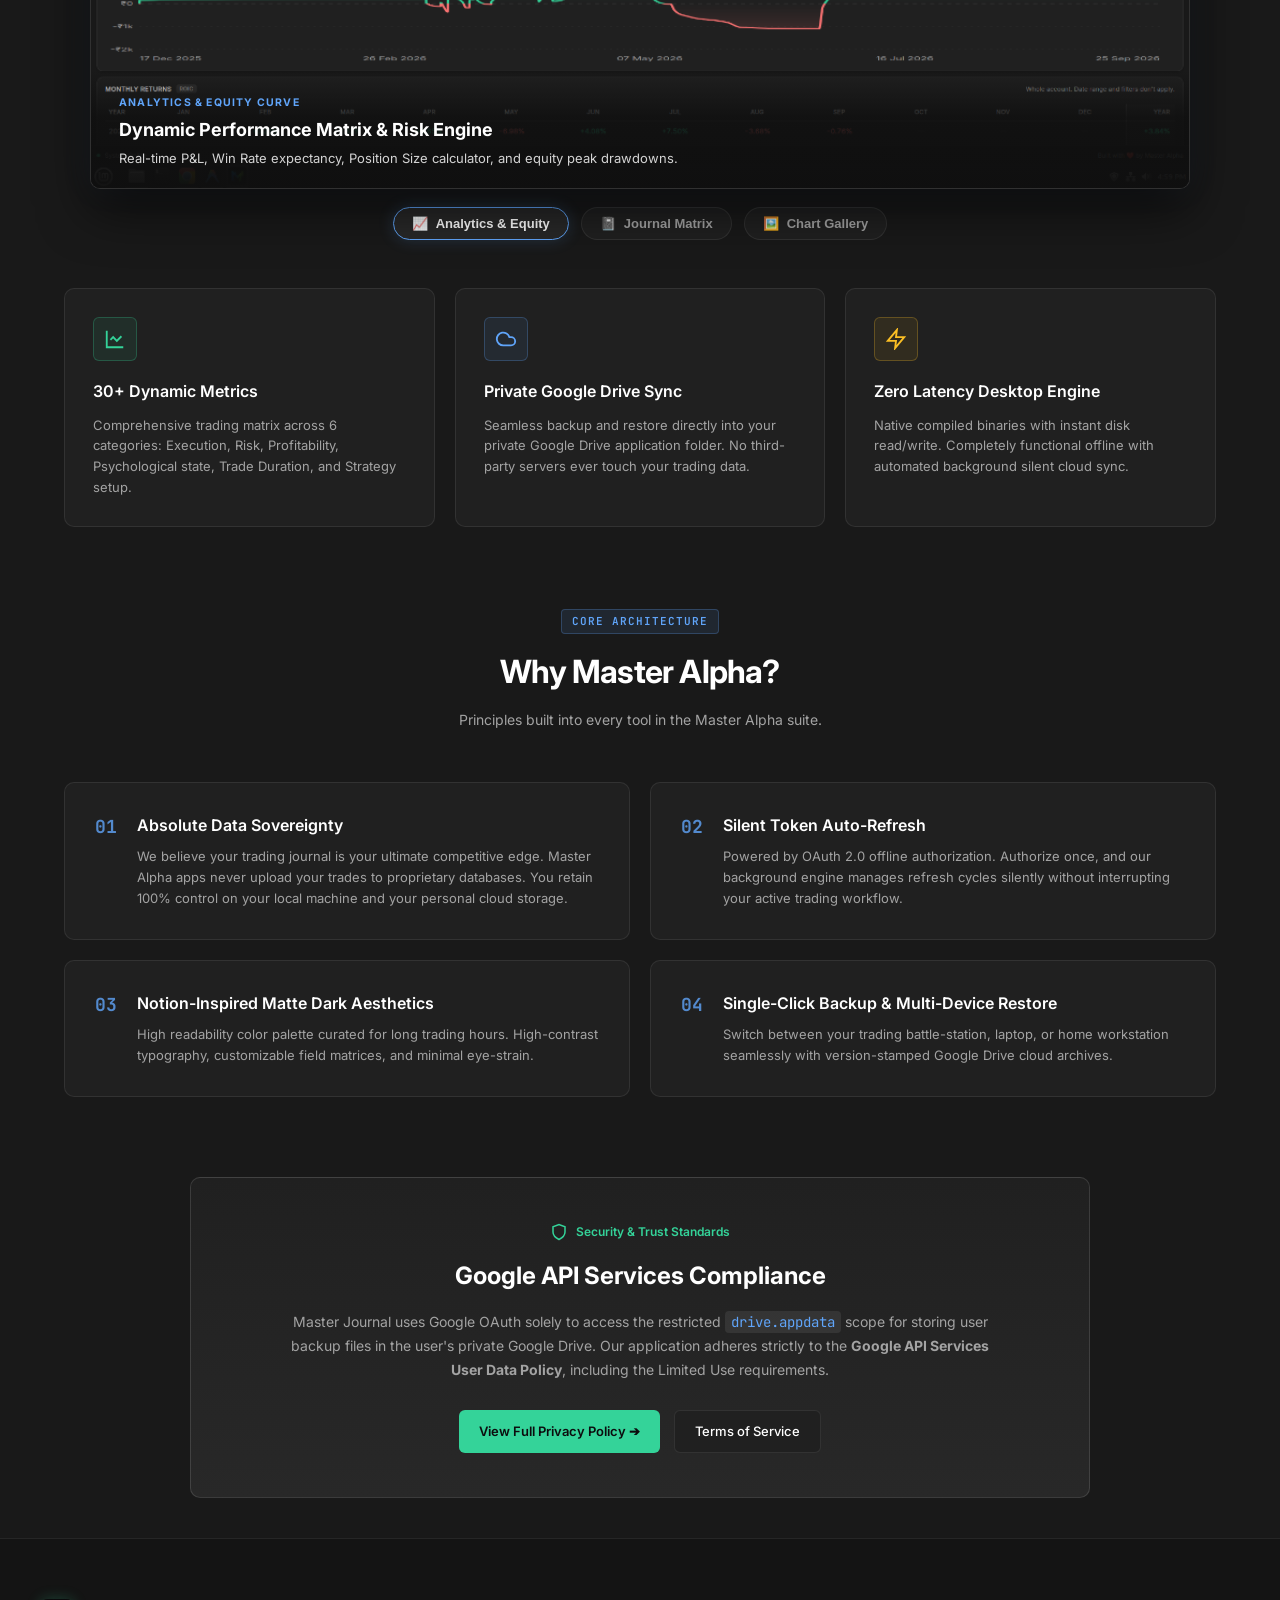
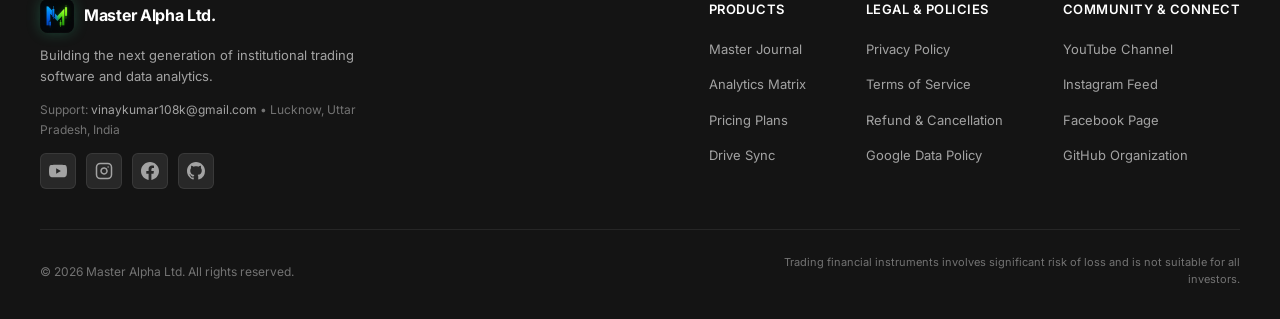
==== commit f4ef5798: "feat(download): set v1.0.0 release links pointing to master-alpha repo" ====
--- a/index.html
+++ b/index.html
@@ -81,7 +81,7 @@
     
     <div class="product-banner">
       <div class="product-banner-header">
-        <div class="badge-status">v1.1.0 Production Ready</div>
+        <div class="badge-status">v1.0.0 Production Ready</div>
         <h3>The Modern Trading Operating System</h3>
         <p>Built for discretionary, price action, and systematic traders across Equities, Crypto, Forex, and F&O.</p>
       </div>
